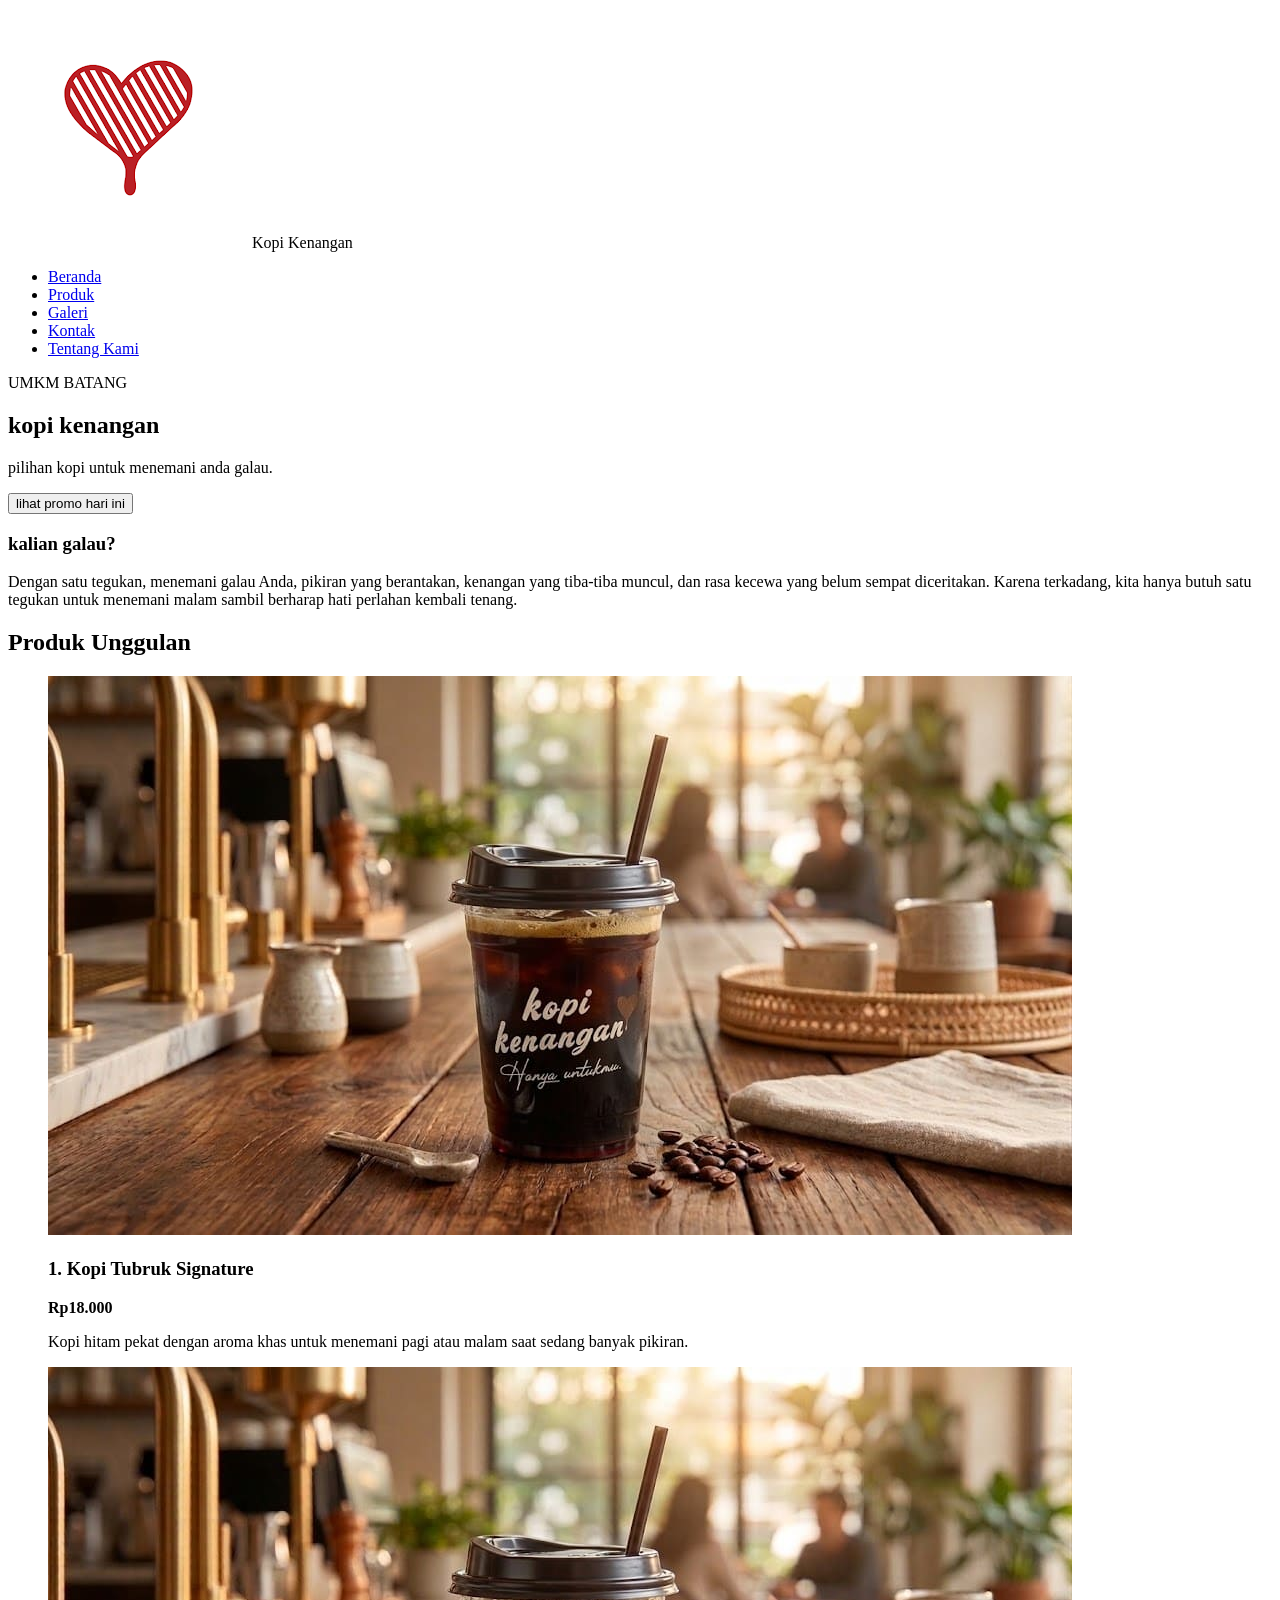
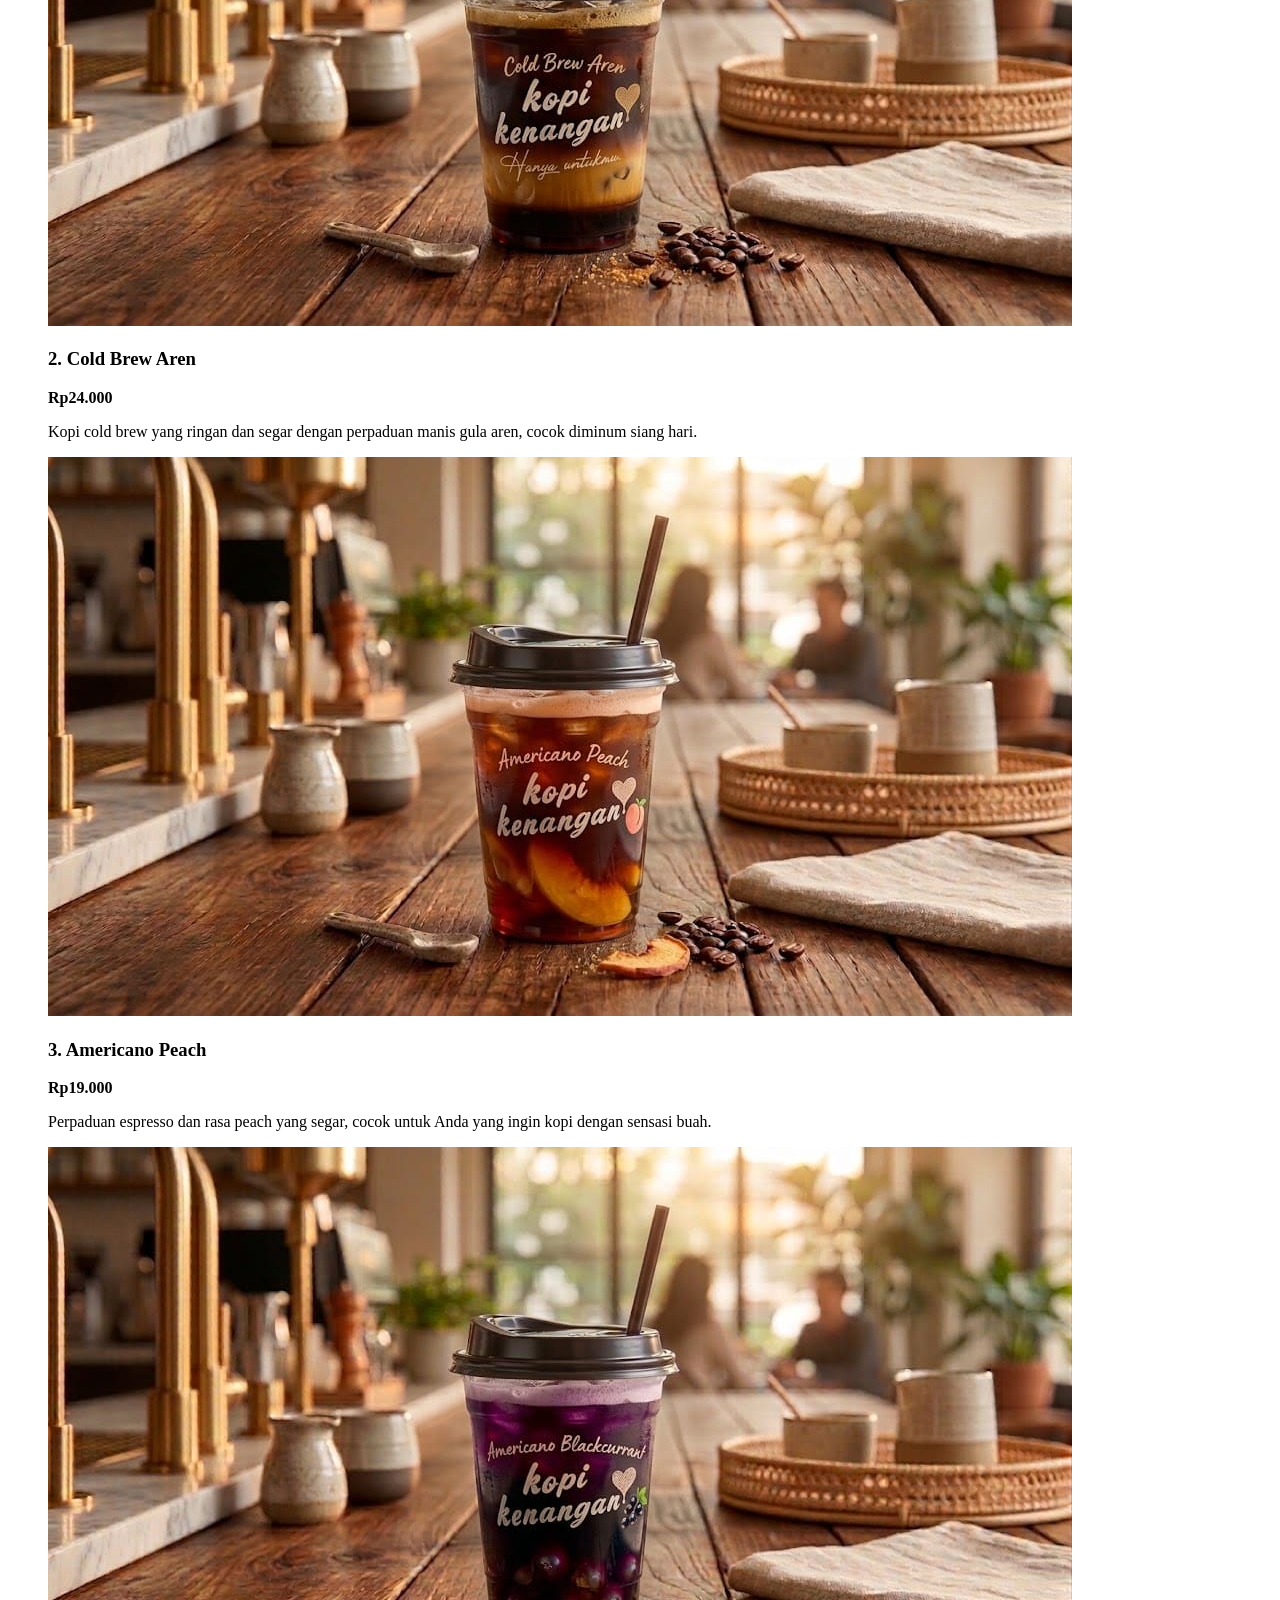
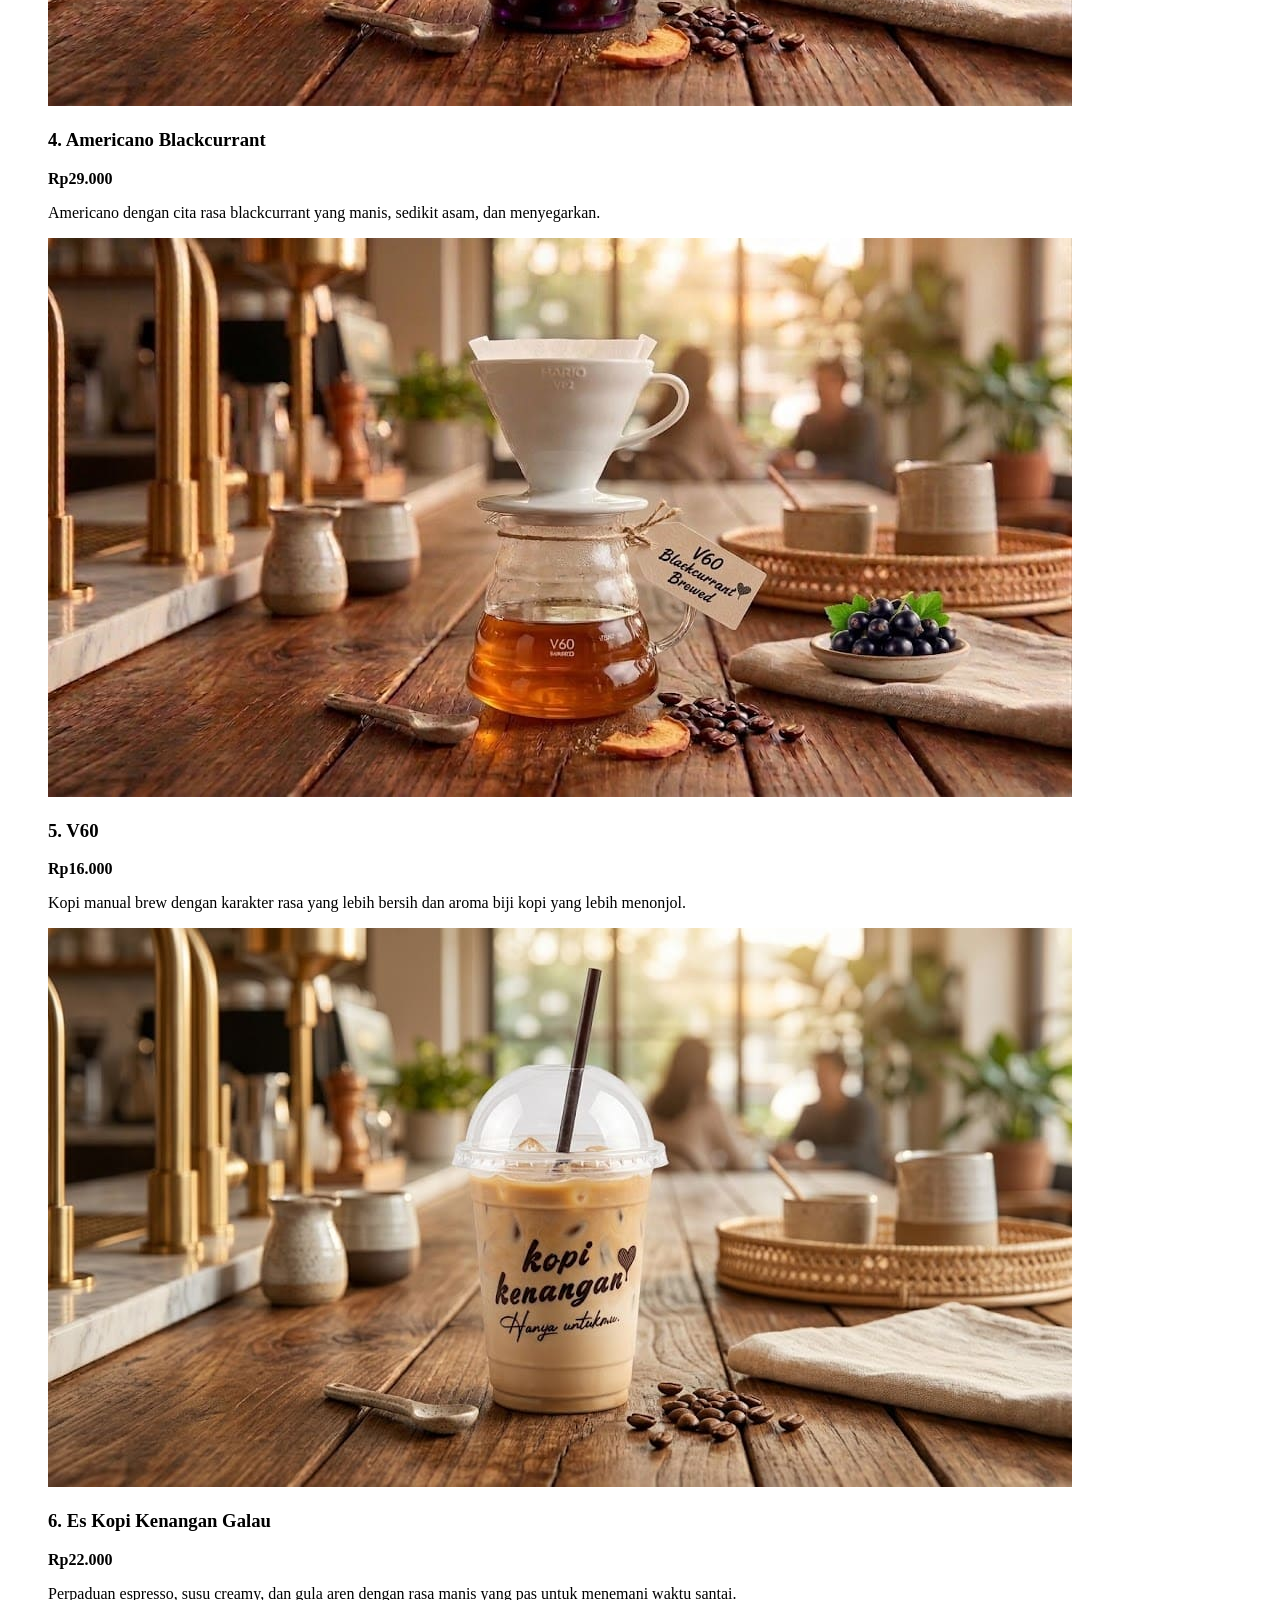
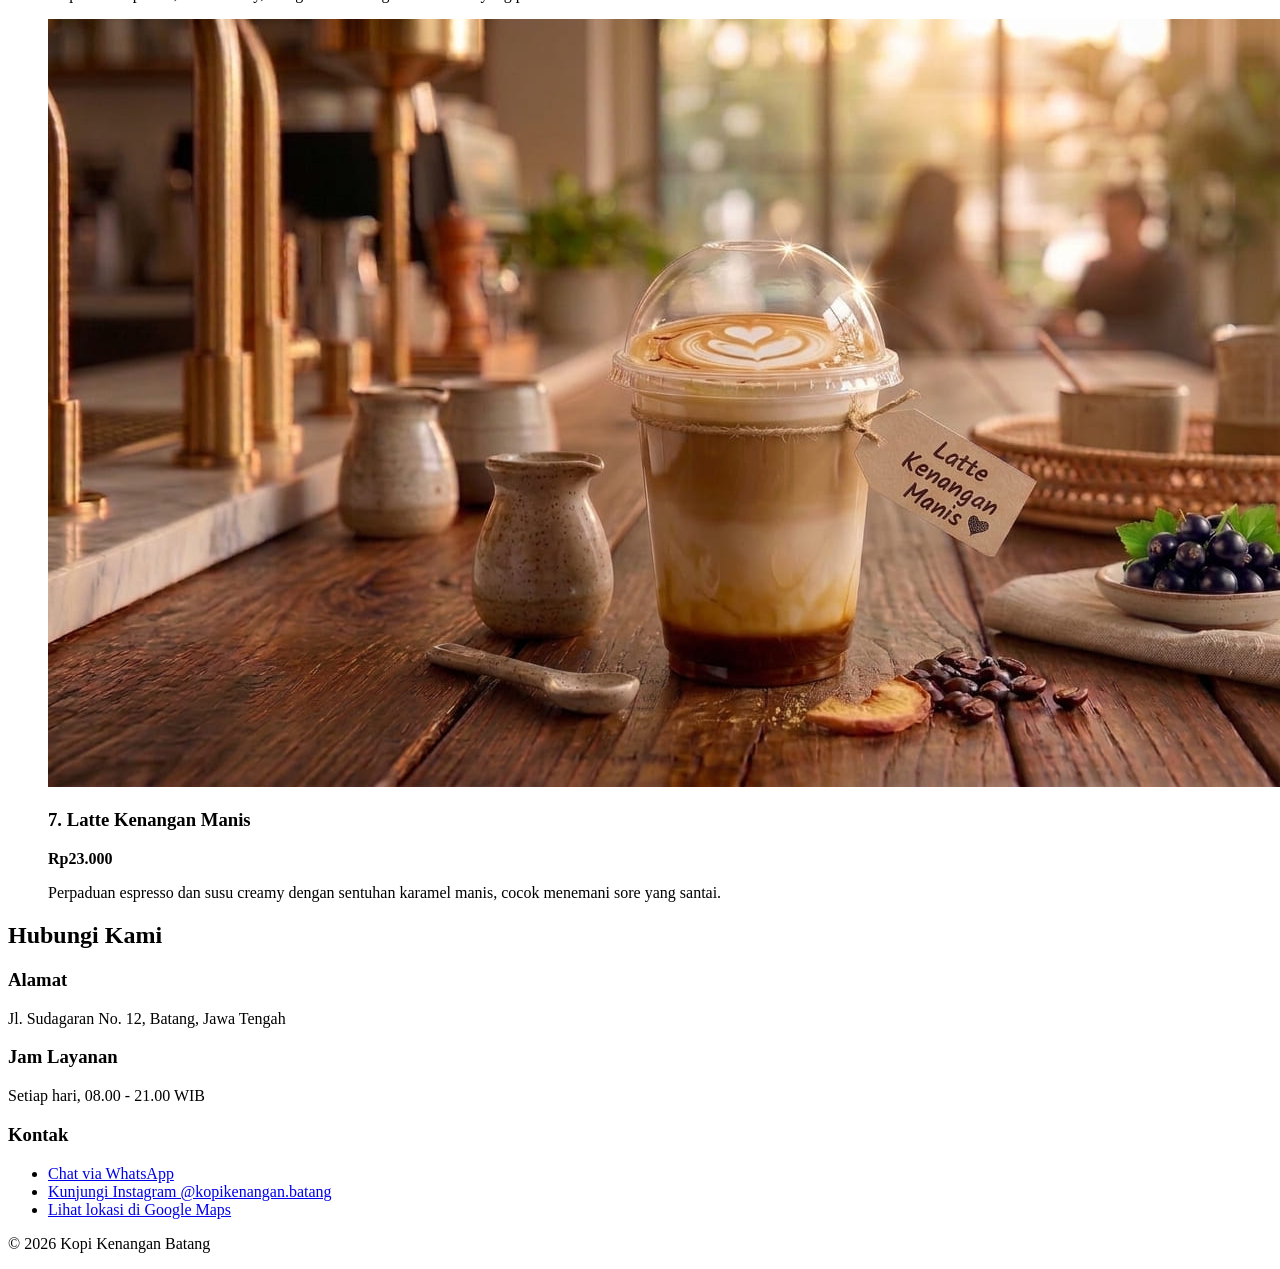
==== index.html @ 04547029 "feat P03: Penambahan navigasi dan perbaikan media" ====
<!DOCTYPE html>
<html lang="en">
<head>
    <meta charset="UTF-8">
    <meta name="viewport" content="width=device-width, initial-scale=1.0">
    <title>Kopi Kenangan - Website UMKM</title>
    <link rel="stylesheet" href="style.css">
</head>
<body>
    <header class="main-nav">
        <div class="container nav-inner">
            <span class="brand">
    <img src="asset/gambar/logo_kopi_kenangan.webp" alt class="brand-logo">
    Kopi Kenangan
</span>
            <nav aria-label="Navigasi utama">
                <ul>
                    <li><a href="#beranda">Beranda</a></li>
                    <li><a href="produk.html">Produk</a></li>
                    <li><a href="galeri.html">Galeri</a></li>
                    <li><a href="#kontak">Kontak</a></li>
                    <li><a href="tentang-kami.html">Tentang Kami</a></li>
                </ul>
            </nav>
        </div>
    </header>

    <main>
        <section class="hero" id="beranda">
            <div class="container">
                <p class="eyebrow">UMKM BATANG</p>
                <h1>kopi kenangan</h1>
                <p>pilihan kopi untuk menemani anda galau.</p>
                <button id="promoButton" type="button">lihat promo hari ini</button>
                <aside class="aside-note">
                    <h3>kalian galau?</h3>
                    <p>Dengan satu tegukan, menemani galau Anda, pikiran yang berantakan, kenangan yang tiba-tiba muncul, dan rasa kecewa yang belum sempat diceritakan. Karena terkadang, kita hanya butuh satu tegukan untuk menemani malam sambil berharap hati perlahan kembali tenang.</p>
                </aside>
            </div>
        </section>

        <section class="products-section" id="produk">
            <div class="container">
                <h2>Produk Unggulan</h2>
                <div class="products">
                    <figure class="product-card">
                        <img src="asset/gambar/kopi tubruk siganature.jpg" alt="Kopi Tubruk Signature">
                        <figcaption>
                            <h3>1. Kopi Tubruk Signature</h3>
                            <strong>Rp18.000</strong>
                            <p>Kopi hitam pekat dengan aroma khas untuk menemani pagi atau malam saat sedang banyak pikiran.</p>
                        </figcaption>
                    </figure>
                    <figure class="product-card">
                        <img src="asset/gambar/kopi cold brew aren.jpg" alt="Cold Brew Aren">
                        <figcaption>
                            <h3>2. Cold Brew Aren</h3>
                            <strong>Rp24.000</strong>
                            <p>Kopi cold brew yang ringan dan segar dengan perpaduan manis gula aren, cocok diminum siang hari.</p>
                        </figcaption>
                    </figure>
                    <figure class="product-card">
                        <img src="asset/gambar/kopi americano peach.jpg" alt="Americano Peach">
                        <figcaption>
                            <h3>3. Americano Peach</h3>
                            <strong>Rp19.000</strong>
                            <p>Perpaduan espresso dan rasa peach yang segar, cocok untuk Anda yang ingin kopi dengan sensasi buah.</p>
                        </figcaption>
                    </figure>
                    <figure class="product-card">
                        <img src="asset/gambar/kopi americano blackcurrent.jpg" alt="Americano Blackcurrant">
                        <figcaption>
                            <h3>4. Americano Blackcurrant</h3>
                            <strong>Rp29.000</strong>
                            <p>Americano dengan cita rasa blackcurrant yang manis, sedikit asam, dan menyegarkan.</p>
                        </figcaption>
                    </figure>
                    <figure class="product-card">
                        <img src="asset/gambar/kopi v60.jpg" alt="V60">
                        <figcaption>
                            <h3>5. V60</h3>
                            <strong>Rp16.000</strong>
                            <p>Kopi manual brew dengan karakter rasa yang lebih bersih dan aroma biji kopi yang lebih menonjol.</p>
                        </figcaption>
                    </figure>
                    <figure class="product-card favorite">
                        <img src="asset/gambar/kopi kenangan.jpg" alt="Es Kopi Kenangan Galau">
                        <figcaption>
                            <h3>6. Es Kopi Kenangan Galau</h3>
                            <strong>Rp22.000</strong>
                            <p>Perpaduan espresso, susu creamy, dan gula aren dengan rasa manis yang pas untuk menemani waktu santai.</p>
                        </figcaption>
                    </figure>
                    <figure class="product-card">
                        <img src="asset/gambar/latte_kenangan_manis.jpg" alt="Segelas Latte Kenangan Manis dengan foam susu lembut di atas es">
                        <figcaption>
                            <h3>7. Latte Kenangan Manis</h3>
                            <strong>Rp23.000</strong>
                            <p>Perpaduan espresso dan susu creamy dengan sentuhan karamel manis, cocok menemani sore yang santai.</p>
                        </figcaption>
                    </figure>
                </div>
            </div>
        </section>

        <section class="contact-section" id="kontak">
            <div class="container">
                <h2 id="kontak-title">Hubungi Kami</h2>
                <div class="contact-grid">
                    <div class="contact-block">
                        <h3>Alamat</h3>
                        <p>Jl. Sudagaran No. 12, Batang, Jawa Tengah</p>
                    </div>
                    <div class="contact-block">
                        <h3>Jam Layanan</h3>
                        <p>Setiap hari, 08.00 - 21.00 WIB</p>
                    </div>
                    <div class="contact-block">
                        <h3>Kontak</h3>
                        <ul class="contact-links">
                            <li><a href="https://wa.me/6281234567890" target="_blank" rel="noopener">Chat via WhatsApp</a></li>
                            <li><a href="https://instagram.com/kopikenangan.batang" target="_blank" rel="noopener">Kunjungi Instagram @kopikenangan.batang</a></li>
                            <li><a href="https://maps.google.com/?q=Kopi+Kenangan+Batang" target="_blank" rel="noopener">Lihat lokasi di Google Maps</a></li>
                        </ul>
                    </div>
                </div>
            </div>
        </section>
    </main>

    <footer>
        <div class="container">
            <p>&copy; 2026 Kopi Kenangan Batang</p>
        </div>
    </footer>

    <script src="script.js"></script>
</body>
</html>
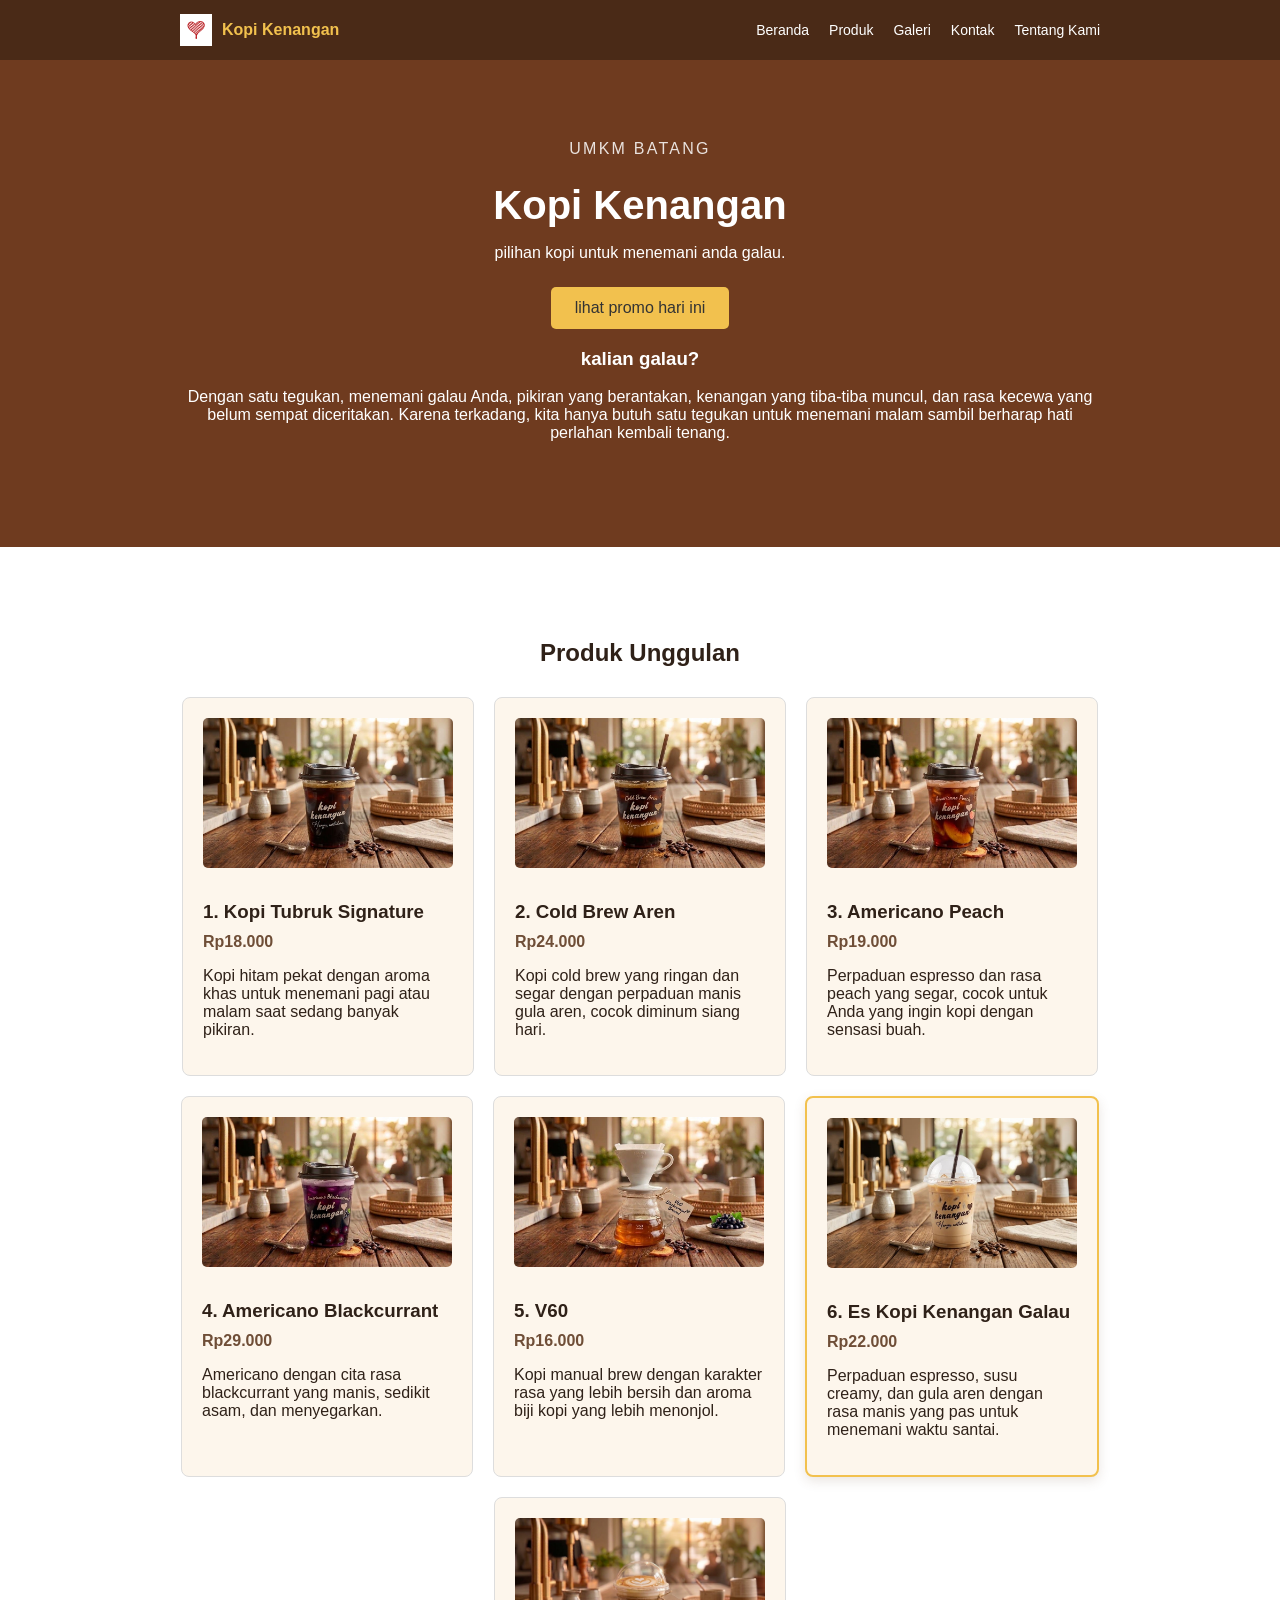
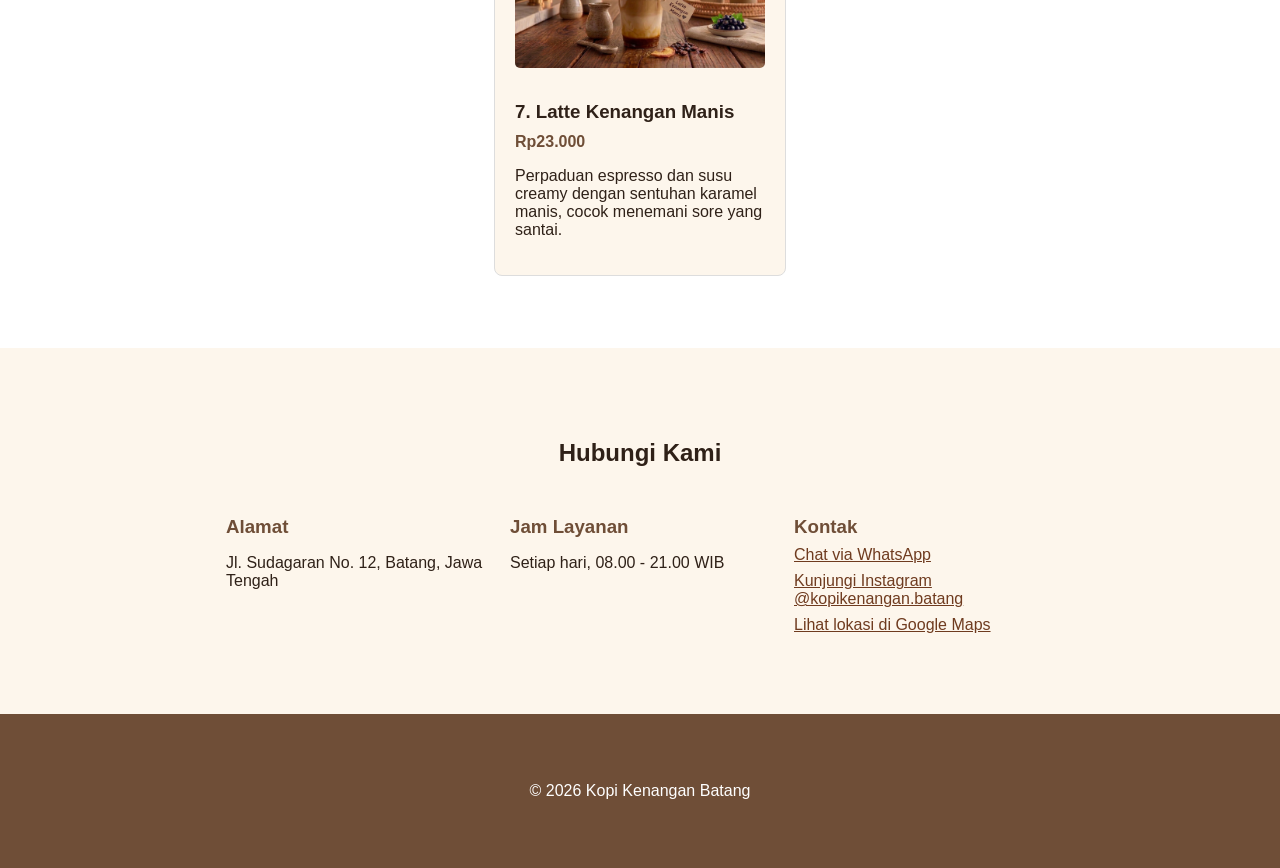
==== commit 7b56d50e: "feat: menambahkan produk dan galeri" ====
--- a/index.html
+++ b/index.html
@@ -4,7 +4,7 @@
     <meta charset="UTF-8">
     <meta name="viewport" content="width=device-width, initial-scale=1.0">
     <title>Kopi Kenangan - Website UMKM</title>
-    <link rel="stylesheet" href="style.css">
+    <link rel="stylesheet" href="css/style.css">
 </head>
 <body>
     <header class="main-nav">
@@ -44,7 +44,7 @@
                 <h2>Produk Unggulan</h2>
                 <div class="products">
                     <figure class="product-card">
-                        <img src="asset/gambar/kopi tubruk siganature.jpg" alt="Kopi Tubruk Signature">
+                        <img src="asset/gambar/kopi_tubruk_siganature.jpg" alt="Kopi Tubruk Signature">
                         <figcaption>
                             <h3>1. Kopi Tubruk Signature</h3>
                             <strong>Rp18.000</strong>
@@ -52,7 +52,7 @@
                         </figcaption>
                     </figure>
                     <figure class="product-card">
-                        <img src="asset/gambar/kopi cold brew aren.jpg" alt="Cold Brew Aren">
+                        <img src="asset/gambar/kopi_cold_brew_aren.jpg" alt="Cold Brew Aren">
                         <figcaption>
                             <h3>2. Cold Brew Aren</h3>
                             <strong>Rp24.000</strong>
@@ -60,7 +60,7 @@
                         </figcaption>
                     </figure>
                     <figure class="product-card">
-                        <img src="asset/gambar/kopi americano peach.jpg" alt="Americano Peach">
+                        <img src="asset/gambar/kopi_americano_peach.jpg" alt="Americano Peach">
                         <figcaption>
                             <h3>3. Americano Peach</h3>
                             <strong>Rp19.000</strong>
@@ -68,7 +68,7 @@
                         </figcaption>
                     </figure>
                     <figure class="product-card">
-                        <img src="asset/gambar/kopi americano blackcurrent.jpg" alt="Americano Blackcurrant">
+                        <img src="asset/gambar/kopi_americano_blackcurrent.jpg" alt="Americano Blackcurrant">
                         <figcaption>
                             <h3>4. Americano Blackcurrant</h3>
                             <strong>Rp29.000</strong>
@@ -76,7 +76,7 @@
                         </figcaption>
                     </figure>
                     <figure class="product-card">
-                        <img src="asset/gambar/kopi v60.jpg" alt="V60">
+                        <img src="asset/gambar/kopi_v60.jpg" alt="V60">
                         <figcaption>
                             <h3>5. V60</h3>
                             <strong>Rp16.000</strong>
@@ -84,7 +84,7 @@
                         </figcaption>
                     </figure>
                     <figure class="product-card favorite">
-                        <img src="asset/gambar/kopi kenangan.jpg" alt="Es Kopi Kenangan Galau">
+                        <img src="asset/gambar/kopi_kenangan.jpg" alt="Es Kopi Kenangan Galau">
                         <figcaption>
                             <h3>6. Es Kopi Kenangan Galau</h3>
                             <strong>Rp22.000</strong>
@@ -134,6 +134,6 @@
         </div>
     </footer>
 
-    <script src="script.js"></script>
+    <script src="js/script.js"></script>
 </body>
 </html>
--- a/css/style.css
+++ b/css/style.css
@@ -0,0 +1,434 @@
+body {
+    margin: 0;
+    font-family: Arial, Helvetica, sans-serif;
+    color: #2f2118;
+    background-color: #f6f0e8;
+}
+ 
+.container {
+    max-width: 920px;
+    margin: 0 auto;
+    padding: 32px 20px;
+}
+ 
+
+.hero {
+    text-align: center;
+    padding: 48px 32px;
+    background-color: #6f3b1f;
+    color: white;
+}
+
+.eyebrow {
+    margin: 0 0 8px;
+    font-size: 13px;
+    letter-spacing: 0.14em;
+    text-transform: uppercase;
+    opacity: 0.85;
+}
+ 
+.hero h1 {
+    font-size: 40px;
+    margin: 0 0 15px;
+    text-transform: capitalize;
+}
+ 
+.hero p {
+    font-size: 16px;
+    margin-bottom: 25px;
+}
+ 
+.hero button {
+    padding: 12px 24px;
+    font-size: 16px;
+    background-color: #f2c14e;
+    color: #333;
+    border: none;
+    border-radius: 5px;
+    cursor: pointer;
+    transition: background-color 0.2s ease;
+}
+ 
+.hero button:hover {
+    background-color: #e0ac2f;
+}
+ .about-section {
+    padding: 40px 0;
+    background-color: #f6f0e8;
+    text-align: center;
+}
+
+.about-section h2 {
+    margin-bottom: 20px;
+}
+
+.about-content {
+    max-width: 700px;
+    margin: 0 auto;
+    text-align: left;
+}
+
+.about-content p {
+    line-height: 1.6;
+    margin-bottom: 16px;
+    color: #2f2118;
+}
+
+.about-content p:last-child {
+    margin-bottom: 0;
+}
+
+.button {
+    padding: 12px 18px;
+    color: #2f2118;
+    font-weight: 700;
+    cursor: pointer;
+    background-color: #ffd166;
+    border: 0;
+    border-radius: 999px;
+}
+ 
+
+#promoText {
+    margin-top: 15px;
+    font-size: 15px;
+    background-color: #fff;
+    color: #333;
+    padding: 10px 15px;
+    border-radius: 5px;
+}
+ 
+.hidden {
+    display: none;
+}
+ 
+
+.products-section {
+    padding: 40px 0;
+    text-align: center;
+    background-color: #fff;
+}
+ 
+.products-section h2 {
+    margin-bottom: 30px;
+}
+ 
+.products {
+    list-style: none;
+    display: flex;
+    flex-wrap: wrap;
+    justify-content: center;
+    gap: 20px;
+    margin: 0;
+    padding: 0;
+}
+ 
+.product-card {
+    background-color: #fdf6ec;
+    border: 1px solid #ddd;
+    border-radius: 8px;
+    padding: 20px;
+    width: 250px;
+    text-align: left;
+}
+ 
+.product-card img {
+    width: 100%;
+    height: 150px;
+    object-fit: cover;
+    border-radius: 5px;
+    margin-bottom: 10px;
+}
+ 
+.product-card h3 {
+    margin-bottom: 10px;
+}
+ 
+.product-card strong {
+    display: block;
+    color: #6f4e37;
+    margin-bottom: 10px;
+}
+ 
+
+.product-card.favorite {
+    border: 2px solid #f2c14e;
+    box-shadow: 0 4px 12px rgba(111, 78, 55, 0.15);
+    position: relative;
+}
+ 
+
+footer {
+    text-align: center;
+    padding: 20px;
+    background-color: #6f4e37;
+    color: white;
+}
+
+.main-nav {
+    background-color: #4a2a17;
+}
+
+.nav-inner {
+    display: flex;
+    align-items: center;
+    justify-content: space-between;
+    padding: 14px 20px;
+}
+
+.main-nav .brand {
+    color: #f2c14e;
+    font-weight: 700;
+    text-transform: capitalize;
+}
+
+.main-nav ul {
+    display: flex;
+    gap: 20px;
+    list-style: none;
+    margin: 0;
+    padding: 0;
+}
+
+.main-nav a {
+    color: #fff;
+    text-decoration: none;
+    font-size: 14px;
+}
+
+.main-nav a:hover {
+    color: #f2c14e;
+}
+
+.contact-section {
+    padding: 40px 0;
+    background-color: #fdf6ec;
+    text-align: left;
+}
+
+.contact-section h2 {
+    text-align: center;
+    margin-bottom: 30px;
+}
+
+.contact-grid {
+    display: flex;
+    flex-wrap: wrap;
+    gap: 24px;
+    justify-content: center;
+}
+
+.contact-block {
+    flex: 1 1 220px;
+    max-width: 260px;
+}
+
+.contact-block h3 {
+    margin-bottom: 8px;
+    color: #6f4e37;
+}
+
+.contact-links {
+    list-style: none;
+    margin: 0;
+    padding: 0;
+}
+
+.contact-links li {
+    margin-bottom: 8px;
+}
+
+.contact-links a {
+    color: #6f3b1f;
+    text-decoration: underline;
+}
+
+.contact-links a:hover {
+    color: #f2c14e;
+}
+
+.about-hero {
+    text-align: center;
+    padding: 48px 32px;
+    background-color: #6f3b1f;
+    color: white;
+}
+
+.about-hero h1 {
+    font-size: 32px;
+    margin: 0 0 10px;
+}
+
+.about-hero p {
+    font-size: 16px;
+    margin: 0;
+    opacity: 0.9;
+}
+
+.about-grid {
+    display: flex;
+    flex-wrap: wrap;
+    gap: 32px;
+    align-items: flex-start;
+}
+
+.about-content {
+    flex: 2 1 400px;
+}
+
+.about-content p {
+    line-height: 1.6;
+    margin-bottom: 16px;
+    color: #2f2118;
+}
+
+.about-info-card {
+    flex: 1 1 220px;
+    background-color: #fdf6ec;
+    border: 1px solid #ddd;
+    border-radius: 8px;
+    padding: 20px;
+}
+
+.about-info-card h3 {
+    margin: 0 0 14px;
+    color: #6f4e37;
+}
+
+.about-info-card ul {
+    list-style: none;
+    margin: 0;
+    padding: 0;
+}
+
+.about-info-card li {
+    display: flex;
+    flex-direction: column;
+    margin-bottom: 12px;
+    font-size: 14px;
+}
+
+.about-info-card li strong {
+    color: #6f3b1f;
+}
+
+.about-values {
+    padding: 40px 0;
+    background-color: #fff;
+    text-align: center;
+}
+
+.about-values h2 {
+    margin-bottom: 30px;
+}
+
+.values-grid {
+    display: flex;
+    flex-wrap: wrap;
+    justify-content: center;
+    gap: 20px;
+}
+
+.value-card {
+    background-color: #fdf6ec;
+    border: 1px solid #ddd;
+    border-radius: 8px;
+    padding: 20px;
+    width: 250px;
+    text-align: left;
+}
+
+.value-card h3 {
+    color: #6f4e37;
+    margin-bottom: 8px;
+}
+figure.product-card {
+    margin: 0;
+}
+
+.catalog-section {
+    padding: 40px 0;
+    background-color: #fdf6ec;
+}
+
+.catalog-table {
+    width: 100%;
+    border-collapse: collapse;
+    margin-top: 20px;
+}
+
+.catalog-table caption {
+    caption-side: top;
+    text-align: left;
+    font-weight: 700;
+    margin-bottom: 10px;
+    color: #6f4e37;
+}
+
+.catalog-table th,
+.catalog-table td {
+    border: 1px solid #ddd;
+    padding: 10px 14px;
+    text-align: left;
+}
+
+.catalog-table thead th {
+    background-color: #6f3b1f;
+    color: #fff;
+}
+.gallery-section {
+    padding: 40px 0;
+    background-color: #fff;
+    text-align: center;
+}
+
+.gallery-grid {
+    display: flex;
+    flex-wrap: wrap;
+    justify-content: center;
+    gap: 20px;
+}
+
+.gallery-item {
+    margin: 0;
+    width: 250px;
+}
+
+.gallery-item img {
+    width: 100%;
+    height: 180px;
+    object-fit: cover;
+    border-radius: 8px;
+}
+
+.gallery-item figcaption {
+    margin-top: 8px;
+    font-size: 14px;
+    color: #6f4e37;
+}
+
+.gallery-audio {
+    margin-top: 30px;
+    text-align: center;
+}
+
+.gallery-audio h3 {
+    margin-bottom: 12px;
+    color: #6f4e37;
+}
+
+.gallery-audio audio {
+    width: 100%;
+    max-width: 400px;
+}
+
+.main-nav .brand {
+    display: flex;
+    align-items: center;
+    gap: 10px;
+}
+
+.brand-logo {
+    height: 32px;
+    width: auto;
+}
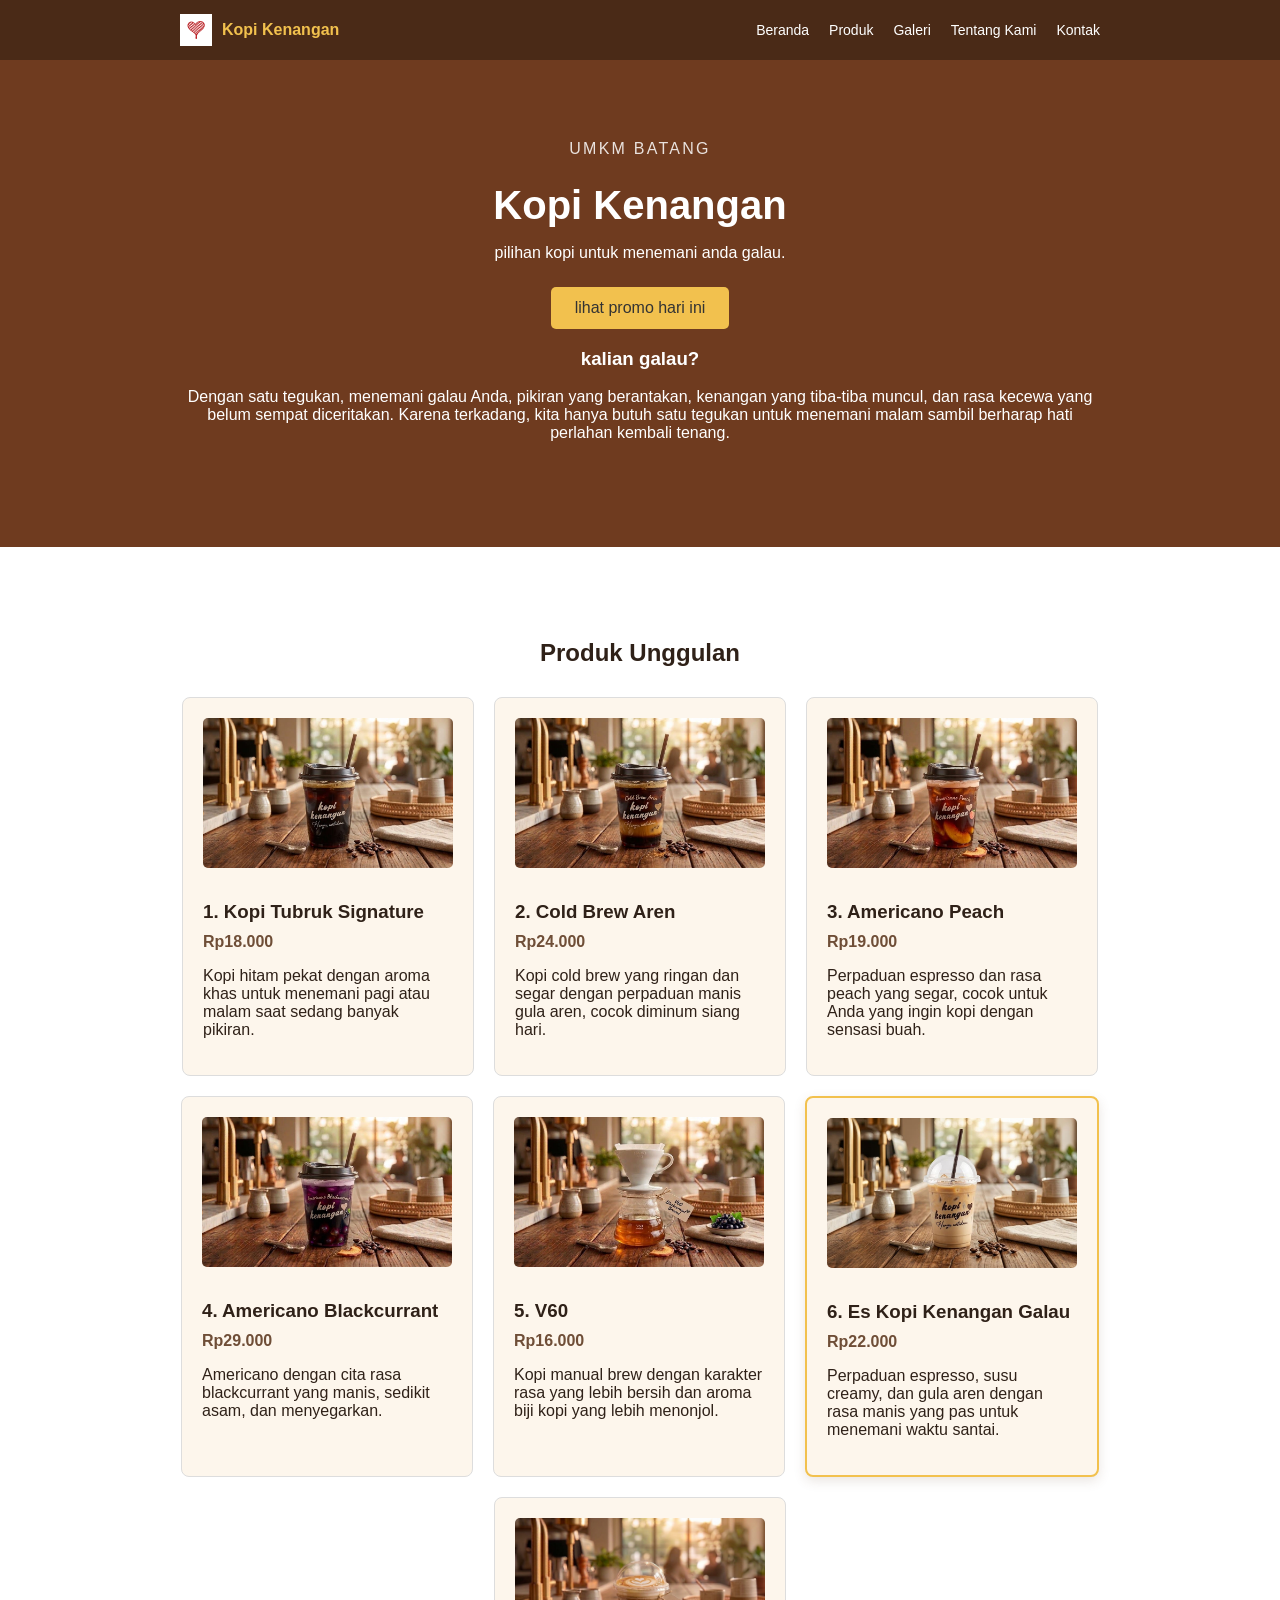
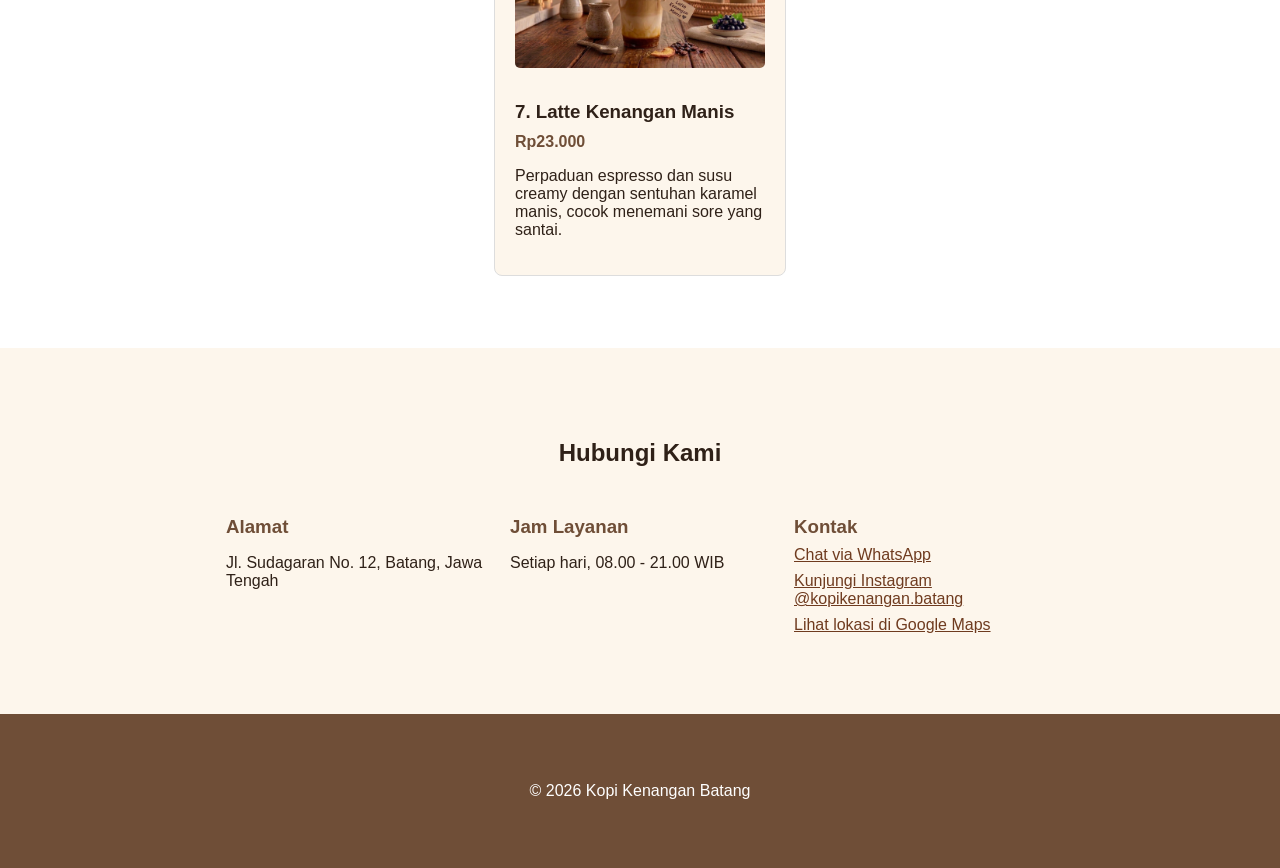
==== commit 51be8ecd: "feat : menambahkan navigasi kontak dan halaman kontak" ====
--- a/index.html
+++ b/index.html
@@ -7,7 +7,7 @@
     <link rel="stylesheet" href="css/style.css">
 </head>
 <body>
-    <header class="main-nav">
+    <header class="site-header">
         <div class="container nav-inner">
             <span class="brand">
     <img src="asset/gambar/logo_kopi_kenangan.webp" alt class="brand-logo">
@@ -18,13 +18,13 @@
                     <li><a href="#beranda">Beranda</a></li>
                     <li><a href="produk.html">Produk</a></li>
                     <li><a href="galeri.html">Galeri</a></li>
-                    <li><a href="#kontak">Kontak</a></li>
                     <li><a href="tentang-kami.html">Tentang Kami</a></li>
+                    <li><a href="kontak.html">Kontak</a></li>
                 </ul>
             </nav>
         </div>
     </header>
-
+ 
     <main>
         <section class="hero" id="beranda">
             <div class="container">
@@ -38,7 +38,7 @@
                 </aside>
             </div>
         </section>
-
+ 
         <section class="products-section" id="produk">
             <div class="container">
                 <h2>Produk Unggulan</h2>
@@ -102,7 +102,7 @@
                 </div>
             </div>
         </section>
-
+ 
         <section class="contact-section" id="kontak">
             <div class="container">
                 <h2 id="kontak-title">Hubungi Kami</h2>
@@ -127,13 +127,13 @@
             </div>
         </section>
     </main>
-
-    <footer>
+ 
+    <footer class="site-footer">
         <div class="container">
             <p>&copy; 2026 Kopi Kenangan Batang</p>
         </div>
     </footer>
-
+ 
     <script src="js/script.js"></script>
 </body>
 </html>
--- a/css/style.css
+++ b/css/style.css
@@ -158,14 +158,14 @@
 }
  
 
-footer {
+.site-footer {
     text-align: center;
     padding: 20px;
     background-color: #6f4e37;
     color: white;
 }
 
-.main-nav {
+.site-header {
     background-color: #4a2a17;
 }
 
@@ -176,13 +176,13 @@
     padding: 14px 20px;
 }
 
-.main-nav .brand {
+.site-header .brand {
     color: #f2c14e;
     font-weight: 700;
     text-transform: capitalize;
 }
 
-.main-nav ul {
+.site-header ul {
     display: flex;
     gap: 20px;
     list-style: none;
@@ -190,13 +190,13 @@
     padding: 0;
 }
 
-.main-nav a {
+.site-header a {
     color: #fff;
     text-decoration: none;
     font-size: 14px;
 }
 
-.main-nav a:hover {
+.site-header a:hover {
     color: #f2c14e;
 }
 
@@ -422,7 +422,7 @@
     max-width: 400px;
 }
 
-.main-nav .brand {
+.site-header .brand {
     display: flex;
     align-items: center;
     gap: 10px;
@@ -431,4 +431,185 @@
 .brand-logo {
     height: 32px;
     width: auto;
+}
+
+.field { margin-bottom: 22px; }
+.field label {
+    display: block;
+    margin-bottom: 8px;
+    color: #6f3b1f;
+    font-weight: 600;
+    font-size: 14px;
+}
+.field-hint {
+    margin: 6px 0 0;
+    font-size: 13px;
+    color: #9c7a5c;
+    font-style: italic;
+}
+fieldset { margin: 0 0 22px; }
+fieldset + fieldset { margin-top: 22px; }
+#preview-form {
+    padding: 18px 20px;
+    white-space: pre-wrap;
+    background: white;
+    border: 1px solid #e0cba8;
+    border-radius: 10px;
+    font-family: 'Courier New', monospace;
+    font-size: 14px;
+    line-height: 1.6;
+}
+
+.skip-link {
+    position: absolute;
+    left: -999px;
+    top: auto;
+    background-color: #4a2a17;
+    color: #fff;
+    padding: 10px 16px;
+    border-radius: 0 0 6px 0;
+    z-index: 100;
+}
+
+.skip-link:focus {
+    left: 0;
+    top: 0;
+}
+
+
+.page {
+    max-width: 700px;
+    margin: 0 auto;
+    padding: 40px 20px;
+}
+
+.page h1 {
+    color: #6f3b1f;
+    margin-bottom: 8px;
+}
+
+
+.page button[type="submit"] {
+    padding: 12px 24px;
+    font-size: 16px;
+    background-color: #f2c14e;
+    color: #333;
+    border: none;
+    border-radius: 5px;
+    cursor: pointer;
+    transition: background-color 0.2s ease;
+}
+
+.page button[type="submit"]:hover {
+    background-color: #e0ac2f;
+}
+
+
+
+.contact-section form {
+    max-width: 600px;
+    margin: 0 auto 40px;
+    background-color: #fdf6ec;
+    border: 1px solid #e8d8c3;
+    border-top: 4px solid #6f3b1f;
+    border-radius: 14px;
+    padding: 36px 40px;
+    box-shadow: 0 8px 24px rgba(111, 78, 55, 0.12);
+}
+
+.contact-section input[type="text"],
+.contact-section input[type="email"],
+.contact-section input[type="tel"],
+.contact-section select,
+.contact-section textarea {
+    width: 100%;
+    padding: 12px 14px;
+    border: 1px solid #e0cba8;
+    border-radius: 8px;
+    font-family: inherit;
+    font-size: 15px;
+    box-sizing: border-box;
+    background-color: #fff;
+    transition: border-color 0.2s ease, box-shadow 0.2s ease;
+}
+
+.contact-section input:hover,
+.contact-section select:hover,
+.contact-section textarea:hover {
+    border-color: #c9a877;
+}
+
+.contact-section input:focus,
+.contact-section select:focus,
+.contact-section textarea:focus {
+    border-color: #6f3b1f;
+    box-shadow: 0 0 0 3px rgba(111, 59, 31, 0.12);
+    outline: none;
+}
+
+.contact-section fieldset {
+    border: 1px solid #e8d8c3;
+    border-radius: 10px;
+    padding: 16px 20px;
+    background-color: #fffaf3;
+}
+
+.contact-section fieldset legend {
+    padding: 0 8px;
+    color: #6f3b1f;
+    font-weight: 700;
+    font-size: 13px;
+    letter-spacing: 0.04em;
+    text-transform: uppercase;
+}
+
+.contact-section fieldset label {
+    display: flex;
+    align-items: center;
+    font-weight: normal;
+    padding: 6px 8px;
+    border-radius: 6px;
+    transition: background-color 0.15s ease;
+}
+
+.contact-section fieldset label:hover {
+    background-color: rgba(111, 59, 31, 0.06);
+}
+
+.contact-section fieldset input[type="radio"] {
+    width: 17px;
+    height: 17px;
+    margin-right: 10px;
+    accent-color: #6f3b1f;
+}
+
+.contact-section button[type="submit"] {
+    width: 100%;
+    margin-top: 6px;
+    padding: 14px 24px;
+    font-size: 16px;
+    font-weight: 700;
+    letter-spacing: 0.02em;
+    box-shadow: 0 4px 10px rgba(224, 172, 47, 0.35);
+    transition: background-color 0.2s ease, transform 0.15s ease, box-shadow 0.15s ease;
+}
+
+.contact-section button[type="submit"]:hover {
+    transform: translateY(-1px);
+    box-shadow: 0 6px 14px rgba(224, 172, 47, 0.45);
+}
+
+
+.contact-section #preview-form {
+    max-width: 600px;
+    margin: 0 auto;
+    box-shadow: 0 4px 12px rgba(111, 78, 55, 0.08);
+}
+
+.contact-section input:focus-visible,
+.contact-section select:focus-visible,
+.contact-section textarea:focus-visible,
+.contact-section button:focus-visible {
+    outline: 3px solid #6f3b1f;
+    outline-offset: 2px;
 }
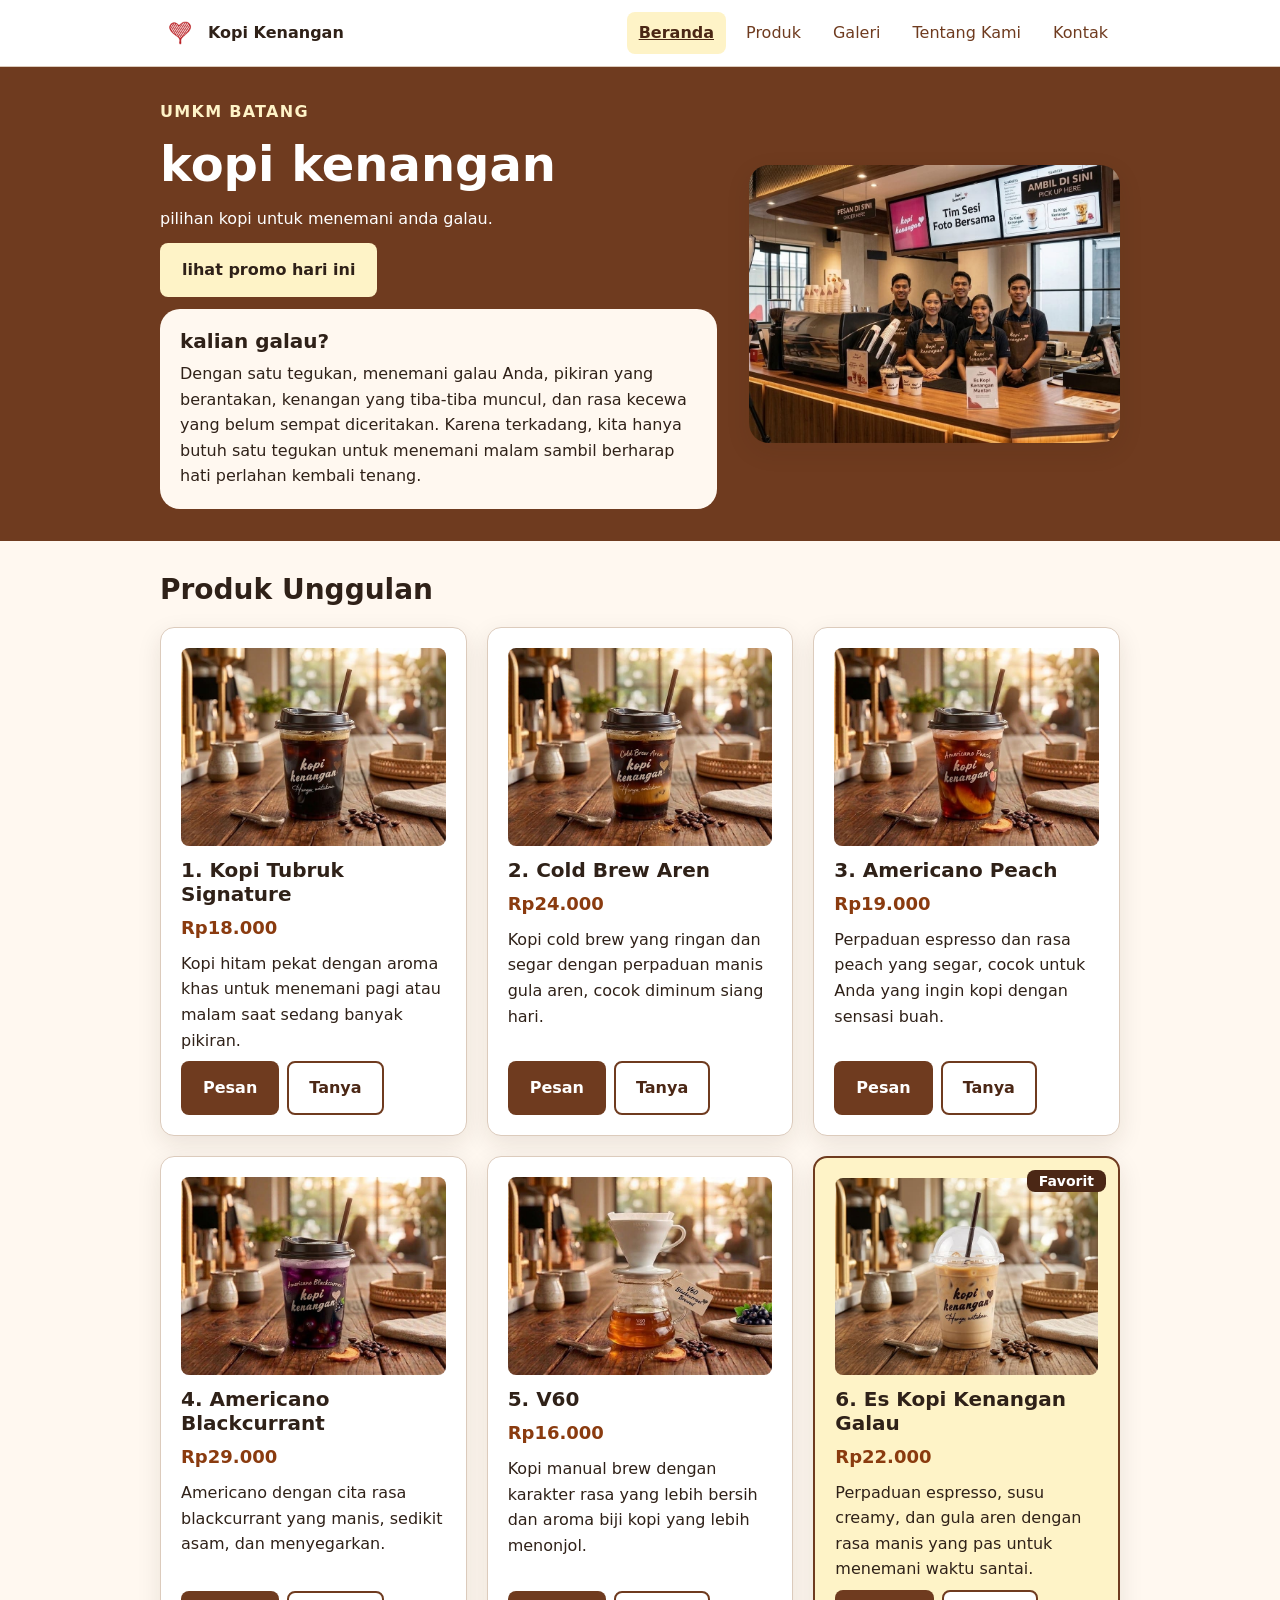
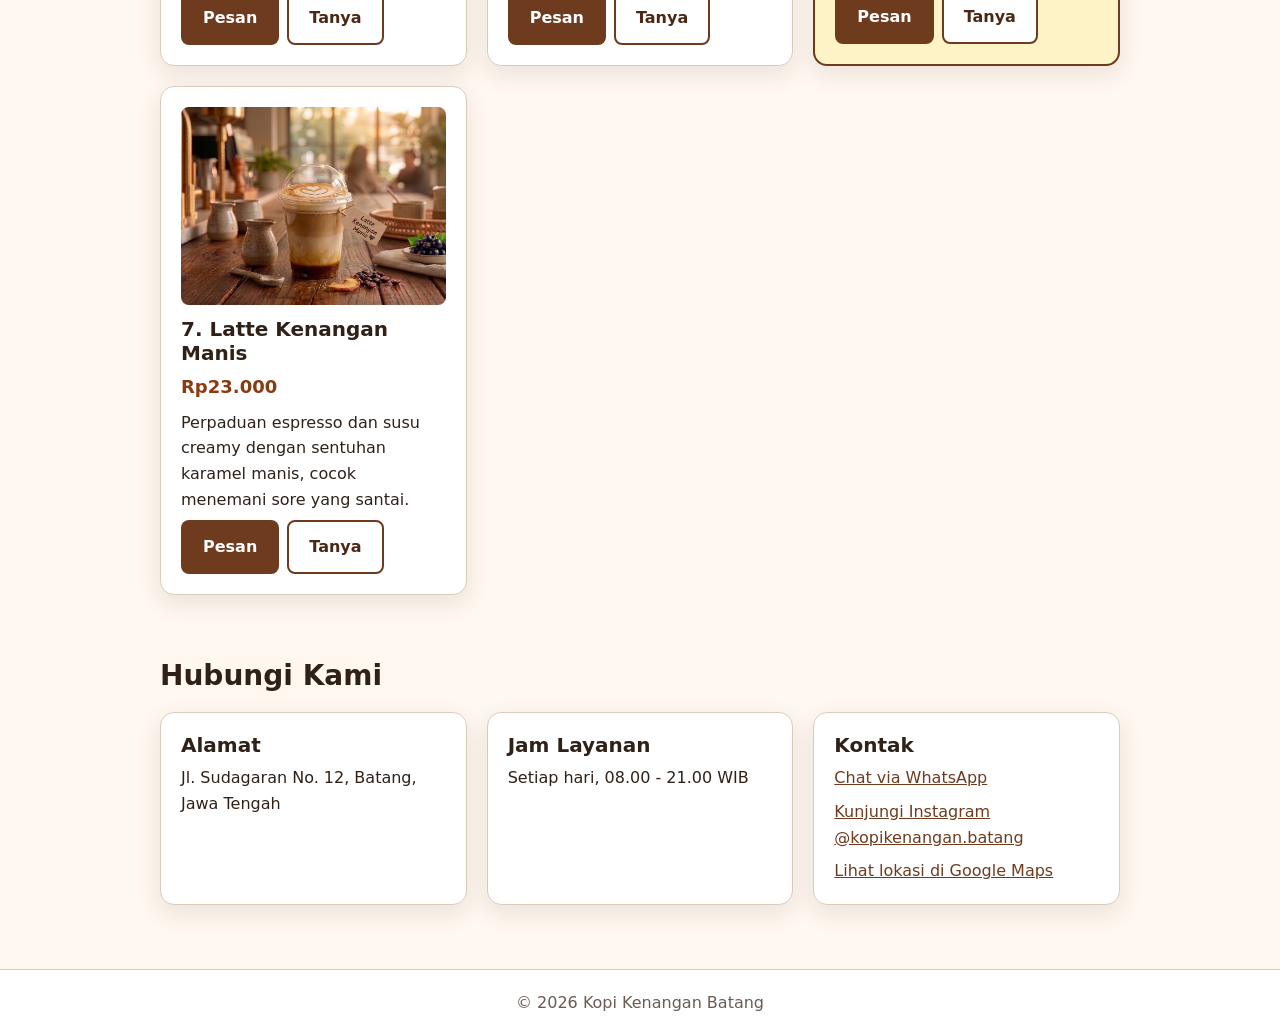
==== commit c50b4858: "feat: menerapkan grid dan flex" ====
--- a/index.html
+++ b/index.html
@@ -1,5 +1,5 @@
 <!DOCTYPE html>
-<html lang="en">
+<html lang="id">
 <head>
     <meta charset="UTF-8">
     <meta name="viewport" content="width=device-width, initial-scale=1.0">
@@ -10,12 +10,12 @@
     <header class="site-header">
         <div class="container nav-inner">
             <span class="brand">
-    <img src="asset/gambar/logo_kopi_kenangan.webp" alt class="brand-logo">
-    Kopi Kenangan
-</span>
+                <img src="asset/gambar/logo_kopi_kenangan.webp" alt="" class="brand-logo">
+                Kopi Kenangan
+            </span>
             <nav aria-label="Navigasi utama">
                 <ul>
-                    <li><a href="#beranda">Beranda</a></li>
+                    <li><a href="index.html#beranda" aria-current="page">Beranda</a></li>
                     <li><a href="produk.html">Produk</a></li>
                     <li><a href="galeri.html">Galeri</a></li>
                     <li><a href="tentang-kami.html">Tentang Kami</a></li>
@@ -27,78 +27,110 @@
  
     <main>
         <section class="hero" id="beranda">
-            <div class="container">
-                <p class="eyebrow">UMKM BATANG</p>
-                <h1>kopi kenangan</h1>
-                <p>pilihan kopi untuk menemani anda galau.</p>
-                <button id="promoButton" type="button">lihat promo hari ini</button>
-                <aside class="aside-note">
-                    <h3>kalian galau?</h3>
-                    <p>Dengan satu tegukan, menemani galau Anda, pikiran yang berantakan, kenangan yang tiba-tiba muncul, dan rasa kecewa yang belum sempat diceritakan. Karena terkadang, kita hanya butuh satu tegukan untuk menemani malam sambil berharap hati perlahan kembali tenang.</p>
-                </aside>
+            <div class="container hero-layout">
+                <div class="hero-content">
+                    <p class="eyebrow">UMKM BATANG</p>
+                    <h1>kopi kenangan</h1>
+                    <p>pilihan kopi untuk menemani anda galau.</p>
+                    <button id="promoButton" type="button">lihat promo hari ini</button>
+                    <aside class="aside-note">
+                        <h3>kalian galau?</h3>
+                        <p>Dengan satu tegukan, menemani galau Anda, pikiran yang berantakan, kenangan yang tiba-tiba muncul, dan rasa kecewa yang belum sempat diceritakan. Karena terkadang, kita hanya butuh satu tegukan untuk menemani malam sambil berharap hati perlahan kembali tenang.</p>
+                    </aside>
+                </div>
+                <img class="hero-image" src="asset/gambar/foto_tim.jpg" alt="Segelas Es Kopi Kenangan Galau">
             </div>
         </section>
  
         <section class="products-section" id="produk">
             <div class="container">
                 <h2>Produk Unggulan</h2>
-                <div class="products">
-                    <figure class="product-card">
-                        <img src="asset/gambar/kopi_tubruk_siganature.jpg" alt="Kopi Tubruk Signature">
-                        <figcaption>
-                            <h3>1. Kopi Tubruk Signature</h3>
-                            <strong>Rp18.000</strong>
-                            <p>Kopi hitam pekat dengan aroma khas untuk menemani pagi atau malam saat sedang banyak pikiran.</p>
-                        </figcaption>
-                    </figure>
-                    <figure class="product-card">
-                        <img src="asset/gambar/kopi_cold_brew_aren.jpg" alt="Cold Brew Aren">
-                        <figcaption>
-                            <h3>2. Cold Brew Aren</h3>
-                            <strong>Rp24.000</strong>
-                            <p>Kopi cold brew yang ringan dan segar dengan perpaduan manis gula aren, cocok diminum siang hari.</p>
-                        </figcaption>
-                    </figure>
-                    <figure class="product-card">
-                        <img src="asset/gambar/kopi_americano_peach.jpg" alt="Americano Peach">
-                        <figcaption>
-                            <h3>3. Americano Peach</h3>
-                            <strong>Rp19.000</strong>
-                            <p>Perpaduan espresso dan rasa peach yang segar, cocok untuk Anda yang ingin kopi dengan sensasi buah.</p>
-                        </figcaption>
-                    </figure>
-                    <figure class="product-card">
-                        <img src="asset/gambar/kopi_americano_blackcurrent.jpg" alt="Americano Blackcurrant">
-                        <figcaption>
-                            <h3>4. Americano Blackcurrant</h3>
-                            <strong>Rp29.000</strong>
-                            <p>Americano dengan cita rasa blackcurrant yang manis, sedikit asam, dan menyegarkan.</p>
-                        </figcaption>
-                    </figure>
-                    <figure class="product-card">
-                        <img src="asset/gambar/kopi_v60.jpg" alt="V60">
-                        <figcaption>
-                            <h3>5. V60</h3>
-                            <strong>Rp16.000</strong>
-                            <p>Kopi manual brew dengan karakter rasa yang lebih bersih dan aroma biji kopi yang lebih menonjol.</p>
-                        </figcaption>
-                    </figure>
-                    <figure class="product-card favorite">
-                        <img src="asset/gambar/kopi_kenangan.jpg" alt="Es Kopi Kenangan Galau">
-                        <figcaption>
-                            <h3>6. Es Kopi Kenangan Galau</h3>
-                            <strong>Rp22.000</strong>
-                            <p>Perpaduan espresso, susu creamy, dan gula aren dengan rasa manis yang pas untuk menemani waktu santai.</p>
-                        </figcaption>
-                    </figure>
-                    <figure class="product-card">
-                        <img src="asset/gambar/latte_kenangan_manis.jpg" alt="Segelas Latte Kenangan Manis dengan foam susu lembut di atas es">
-                        <figcaption>
-                            <h3>7. Latte Kenangan Manis</h3>
-                            <strong>Rp23.000</strong>
-                            <p>Perpaduan espresso dan susu creamy dengan sentuhan karamel manis, cocok menemani sore yang santai.</p>
-                        </figcaption>
-                    </figure>
+                <div class="product-grid">
+                <figure class="product-card">
+                    <img src="asset/gambar/kopi_tubruk_siganature.jpg" alt="Kopi Tubruk Signature">
+                    <figcaption>
+                        <h3>1. Kopi Tubruk Signature</h3>
+                        <strong>Rp18.000</strong>
+                        <p>Kopi hitam pekat dengan aroma khas untuk menemani pagi atau malam saat sedang banyak pikiran.</p>
+                        <div class="card-actions">
+                            <a class="button" href="https://wa.me/6281234567890" target="_blank" rel="noopener" aria-label="Pesan Kopi Tubruk Signature lewat WhatsApp">Pesan</a>
+                            <a class="button button-secondary" href="kontak.html" aria-label="Tanya tentang Kopi Tubruk Signature">Tanya</a>
+                        </div>
+                    </figcaption>
+                </figure>
+                <figure class="product-card">
+                    <img src="asset/gambar/kopi_cold_brew_aren.jpg" alt="Cold Brew Aren">
+                    <figcaption>
+                        <h3>2. Cold Brew Aren</h3>
+                        <strong>Rp24.000</strong>
+                        <p>Kopi cold brew yang ringan dan segar dengan perpaduan manis gula aren, cocok diminum siang hari.</p>
+                        <div class="card-actions">
+                            <a class="button" href="https://wa.me/6281234567890" target="_blank" rel="noopener" aria-label="Pesan Cold Brew Aren lewat WhatsApp">Pesan</a>
+                            <a class="button button-secondary" href="kontak.html" aria-label="Tanya tentang Cold Brew Aren">Tanya</a>
+                        </div>
+                    </figcaption>
+                </figure>
+                <figure class="product-card">
+                    <img src="asset/gambar/kopi_americano_peach.jpg" alt="Americano Peach">
+                    <figcaption>
+                        <h3>3. Americano Peach</h3>
+                        <strong>Rp19.000</strong>
+                        <p>Perpaduan espresso dan rasa peach yang segar, cocok untuk Anda yang ingin kopi dengan sensasi buah.</p>
+                        <div class="card-actions">
+                            <a class="button" href="https://wa.me/6281234567890" target="_blank" rel="noopener" aria-label="Pesan Americano Peach lewat WhatsApp">Pesan</a>
+                            <a class="button button-secondary" href="kontak.html" aria-label="Tanya tentang Americano Peach">Tanya</a>
+                        </div>
+                    </figcaption>
+                </figure>
+                <figure class="product-card">
+                    <img src="asset/gambar/kopi_americano_blackcurrent.jpg" alt="Americano Blackcurrant">
+                    <figcaption>
+                        <h3>4. Americano Blackcurrant</h3>
+                        <strong>Rp29.000</strong>
+                        <p>Americano dengan cita rasa blackcurrant yang manis, sedikit asam, dan menyegarkan.</p>
+                        <div class="card-actions">
+                            <a class="button" href="https://wa.me/6281234567890" target="_blank" rel="noopener" aria-label="Pesan Americano Blackcurrant lewat WhatsApp">Pesan</a>
+                            <a class="button button-secondary" href="kontak.html" aria-label="Tanya tentang Americano Blackcurrant">Tanya</a>
+                        </div>
+                    </figcaption>
+                </figure>
+                <figure class="product-card">
+                    <img src="asset/gambar/kopi_v60.jpg" alt="V60">
+                    <figcaption>
+                        <h3>5. V60</h3>
+                        <strong>Rp16.000</strong>
+                        <p>Kopi manual brew dengan karakter rasa yang lebih bersih dan aroma biji kopi yang lebih menonjol.</p>
+                        <div class="card-actions">
+                            <a class="button" href="https://wa.me/6281234567890" target="_blank" rel="noopener" aria-label="Pesan V60 lewat WhatsApp">Pesan</a>
+                            <a class="button button-secondary" href="kontak.html" aria-label="Tanya tentang V60">Tanya</a>
+                        </div>
+                    </figcaption>
+                </figure>
+                <figure class="product-card favorite">
+                    <img src="asset/gambar/kopi_kenangan.jpg" alt="Es Kopi Kenangan Galau">
+                    <figcaption>
+                        <h3>6. Es Kopi Kenangan Galau</h3>
+                            <span class="product-badge">Favorit</span>
+                        <strong>Rp22.000</strong>
+                        <p>Perpaduan espresso, susu creamy, dan gula aren dengan rasa manis yang pas untuk menemani waktu santai.</p>
+                        <div class="card-actions">
+                            <a class="button" href="https://wa.me/6281234567890" target="_blank" rel="noopener" aria-label="Pesan Es Kopi Kenangan Galau lewat WhatsApp">Pesan</a>
+                            <a class="button button-secondary" href="kontak.html" aria-label="Tanya tentang Es Kopi Kenangan Galau">Tanya</a>
+                        </div>
+                    </figcaption>
+                </figure>
+                <figure class="product-card">
+                    <img src="asset/gambar/latte_kenangan_manis.jpg" alt="Segelas Latte Kenangan Manis dengan foam susu lembut di atas es">
+                    <figcaption>
+                        <h3>7. Latte Kenangan Manis</h3>
+                        <strong>Rp23.000</strong>
+                        <p>Perpaduan espresso dan susu creamy dengan sentuhan karamel manis, cocok menemani sore yang santai.</p>
+                        <div class="card-actions">
+                            <a class="button" href="https://wa.me/6281234567890" target="_blank" rel="noopener" aria-label="Pesan Latte Kenangan Manis lewat WhatsApp">Pesan</a>
+                            <a class="button button-secondary" href="kontak.html" aria-label="Tanya tentang Latte Kenangan Manis">Tanya</a>
+                        </div>
+                    </figcaption>
+                </figure>
                 </div>
             </div>
         </section>
--- a/css/style.css
+++ b/css/style.css
@@ -1,615 +1,372 @@
+:root {
+  
+  --color-primary: #6f3b1f;
+  --color-primary-strong: #4b2715;
+  --color-text: #2f2118;
+  --color-muted: #6b5b52;
+  --color-text-accent: #8a3b0f;
+  --color-on-primary: #ffffff;
+  --color-surface-soft: #fff8f0;
+  --color-surface: #ffffff;
+  --color-accent-soft: #fef3c7;
+  --color-accent-strong: #fde68a;
+  --color-border: #dccbbc;
+  --color-border-control: #8a6f5f;
+  --color-focus: #1d4ed8;
+  --color-focus-on-dark: #fde68a;
+ 
+  
+  --space-1: 0.5rem;
+  --space-2: 0.75rem;
+  --space-3: 1.25rem;
+  --space-4: 2rem;
+ 
+  
+  --radius-sm: 0.5rem;
+  --radius-md: 0.875rem;
+  --radius-lg: 1.25rem;
+ 
+  
+  --shadow-card: 0 0.5rem 1.5rem rgb(47 33 24 / 0.1);
+}
+ 
+
+*,
+*::before,
+*::after { box-sizing: border-box; }
+ 
+html { color-scheme: light; }
+ 
 body {
-    margin: 0;
-    font-family: Arial, Helvetica, sans-serif;
-    color: #2f2118;
-    background-color: #f6f0e8;
-}
- 
-.container {
-    max-width: 920px;
-    margin: 0 auto;
-    padding: 32px 20px;
-}
- 
-
-.hero {
-    text-align: center;
-    padding: 48px 32px;
-    background-color: #6f3b1f;
-    color: white;
-}
-
-.eyebrow {
-    margin: 0 0 8px;
-    font-size: 13px;
-    letter-spacing: 0.14em;
-    text-transform: uppercase;
-    opacity: 0.85;
-}
- 
-.hero h1 {
-    font-size: 40px;
-    margin: 0 0 15px;
-    text-transform: capitalize;
-}
- 
-.hero p {
-    font-size: 16px;
-    margin-bottom: 25px;
-}
- 
-.hero button {
-    padding: 12px 24px;
-    font-size: 16px;
-    background-color: #f2c14e;
-    color: #333;
-    border: none;
-    border-radius: 5px;
-    cursor: pointer;
-    transition: background-color 0.2s ease;
-}
- 
-.hero button:hover {
-    background-color: #e0ac2f;
-}
- .about-section {
-    padding: 40px 0;
-    background-color: #f6f0e8;
-    text-align: center;
-}
-
-.about-section h2 {
-    margin-bottom: 20px;
-}
-
-.about-content {
-    max-width: 700px;
-    margin: 0 auto;
-    text-align: left;
-}
-
-.about-content p {
-    line-height: 1.6;
-    margin-bottom: 16px;
-    color: #2f2118;
-}
-
-.about-content p:last-child {
-    margin-bottom: 0;
-}
-
-.button {
-    padding: 12px 18px;
-    color: #2f2118;
-    font-weight: 700;
-    cursor: pointer;
-    background-color: #ffd166;
-    border: 0;
-    border-radius: 999px;
-}
- 
-
-#promoText {
-    margin-top: 15px;
-    font-size: 15px;
-    background-color: #fff;
-    color: #333;
-    padding: 10px 15px;
-    border-radius: 5px;
-}
- 
-.hidden {
-    display: none;
-}
- 
-
-.products-section {
-    padding: 40px 0;
-    text-align: center;
-    background-color: #fff;
-}
- 
-.products-section h2 {
-    margin-bottom: 30px;
-}
- 
-.products {
-    list-style: none;
-    display: flex;
-    flex-wrap: wrap;
-    justify-content: center;
-    gap: 20px;
-    margin: 0;
-    padding: 0;
+  margin: 0;
+  color: var(--color-text);
+  background: var(--color-surface-soft);
+  font-family: system-ui, -apple-system, BlinkMacSystemFont, "Segoe UI", sans-serif;
+  font-size: 1rem;
+  line-height: 1.6;
+}
+ 
+img { max-width: 100%; height: auto; }
+figure { margin: 0; }
+a { color: var(--color-primary); }
+a:hover { color: var(--color-primary-strong); }
+ 
+h1, h2, h3 { line-height: 1.2; }
+h1 { font-size: clamp(2rem, 6vw, 3rem); }
+h2 { font-size: 1.75rem; }
+h3 { font-size: 1.25rem; }
+p, li { max-width: 68ch; }
+ 
+.container { width: min(100% - 2rem, 60rem); margin-inline: auto; }
+ 
+
+.container > h2 { margin: 0 0 var(--space-3); }
+ 
+.site-header { padding: var(--space-2) 0; background: var(--color-surface); border-bottom: 1px solid var(--color-border); }
+.site-footer { margin-top: var(--space-4); padding: var(--space-3) 0; color: var(--color-muted); text-align: center; background: var(--color-surface); border-top: 1px solid var(--color-border); }
+.site-footer .container { display: flex; justify-content: center; }
+.site-footer p { margin: 0; }
+
+ 
+.hero,
+.about-hero { padding: var(--space-4) 0; color: var(--color-on-primary); background: var(--color-primary); }
+ 
+.products-section,
+.catalog-section,
+.contact-section,
+.gallery-section,
+.about-section,
+.about-values { padding: var(--space-4) 0; }
+ 
+.product-grid,
+.values-grid,
+.gallery-grid,
+.contact-grid { margin: 0; padding: 0; }
+ 
+
+.nav-inner {
+  display: flex;
+  flex-wrap: wrap;
+  align-items: center;
+  justify-content: space-between;
+  gap: var(--space-2);
+}
+ 
+.brand {
+  display: inline-flex;
+  align-items: center;
+  gap: var(--space-1);
+  color: var(--color-text);
+  font-weight: 800;
+}
+.brand-logo { height: 2.5rem; width: auto; }
+ 
+.site-header nav ul {
+  display: flex;
+  flex-wrap: wrap;
+  gap: var(--space-1);
+  margin: 0;
+  padding: 0;
+  list-style: none;
+}
+.site-header nav a { display: inline-block; padding: var(--space-1) var(--space-2); text-decoration: none; border-radius: var(--radius-sm); }
+.site-header nav a:hover { background: var(--color-accent-soft); }
+ 
+.site-header nav a.active,
+.site-header nav a[aria-current="page"] { color: var(--color-primary-strong); font-weight: 700; text-decoration: underline; background: var(--color-accent-soft); }
+ 
+.skip-link { position: absolute; top: -5rem; left: var(--space-3); z-index: 10; padding: var(--space-2) var(--space-3); color: var(--color-on-primary); background: var(--color-text); border-radius: var(--radius-sm); }
+.skip-link:focus,
+.skip-link:focus-visible { top: var(--space-2); }
+ 
+
+.eyebrow { margin: 0 0 var(--space-1); color: var(--color-text-accent); font-weight: 800; letter-spacing: 0.08em; }
+.hero .eyebrow,
+.about-hero .eyebrow { color: var(--color-accent-soft); }
+ 
+
+.about-hero .container {
+  display: flex;
+  flex-direction: column;
+  gap: var(--space-1);
+}
+.about-hero .container > * { margin: 0; }
+ 
+
+.hero-layout {
+  display: grid;
+  grid-template-columns: minmax(0, 3fr) minmax(0, 2fr);
+  gap: var(--space-4);
+  align-items: center;
+}
+ 
+
+.hero-content {
+  display: flex;
+  flex-direction: column;
+  align-items: flex-start;
+  gap: var(--space-2);
+}
+.hero-content > * { margin: 0; }
+ 
+.hero-image {
+  display: block;
+  width: 100%;
+  aspect-ratio: 4 / 3;
+  object-fit: cover;
+  border-radius: var(--radius-lg);
+  box-shadow: var(--shadow-card);
+}
+ 
+.aside-note { align-self: stretch; padding: var(--space-3); color: var(--color-text); background: var(--color-surface-soft); border-radius: var(--radius-lg); }
+.aside-note h3 { margin: 0 0 var(--space-1); }
+.aside-note p { margin: 0; }
+ 
+
+.button,
+button {
+  display: inline-block;
+  padding: var(--space-2) var(--space-3);
+  color: var(--color-on-primary);
+  font: inherit;
+  font-weight: 700;
+  text-decoration: none;
+  cursor: pointer;
+  background: var(--color-primary);
+  border: 2px solid transparent;
+  border-radius: var(--radius-sm);
+}
+.button:hover,
+button:hover { color: var(--color-on-primary); background: var(--color-primary-strong); }
+ 
+.button-secondary { color: var(--color-primary-strong); background: var(--color-surface); border-color: var(--color-primary); }
+.button-secondary:hover { color: var(--color-primary-strong); background: var(--color-accent-soft); }
+ 
+.hero button { color: var(--color-text); background: var(--color-accent-soft); }
+.hero button:hover { color: var(--color-text); background: var(--color-accent-strong); }
+ 
+
+.product-grid {
+  display: grid;
+  grid-template-columns: repeat(3, minmax(0, 1fr));
+  gap: var(--space-3);
+}
+ 
+
+.product-card,
+.value-card,
+.contact-block {
+  margin: 0;
+  padding: var(--space-3);
+  background: var(--color-surface);
+  border: 1px solid var(--color-border);
+  border-radius: var(--radius-md);
+  box-shadow: var(--shadow-card);
 }
  
 .product-card {
-    background-color: #fdf6ec;
-    border: 1px solid #ddd;
-    border-radius: 8px;
-    padding: 20px;
-    width: 250px;
-    text-align: left;
-}
- 
+  position: relative;
+  display: flex;
+  flex-direction: column;
+  gap: var(--space-2);
+}
 .product-card img {
-    width: 100%;
-    height: 150px;
-    object-fit: cover;
-    border-radius: 5px;
-    margin-bottom: 10px;
-}
- 
-.product-card h3 {
-    margin-bottom: 10px;
-}
- 
-.product-card strong {
-    display: block;
-    color: #6f4e37;
-    margin-bottom: 10px;
-}
- 
-
-.product-card.favorite {
-    border: 2px solid #f2c14e;
-    box-shadow: 0 4px 12px rgba(111, 78, 55, 0.15);
-    position: relative;
-}
- 
-
-.site-footer {
-    text-align: center;
-    padding: 20px;
-    background-color: #6f4e37;
-    color: white;
-}
-
-.site-header {
-    background-color: #4a2a17;
-}
-
-.nav-inner {
-    display: flex;
-    align-items: center;
-    justify-content: space-between;
-    padding: 14px 20px;
-}
-
-.site-header .brand {
-    color: #f2c14e;
-    font-weight: 700;
-    text-transform: capitalize;
-}
-
-.site-header ul {
-    display: flex;
-    gap: 20px;
-    list-style: none;
-    margin: 0;
-    padding: 0;
-}
-
-.site-header a {
-    color: #fff;
-    text-decoration: none;
-    font-size: 14px;
-}
-
-.site-header a:hover {
-    color: #f2c14e;
-}
-
-.contact-section {
-    padding: 40px 0;
-    background-color: #fdf6ec;
-    text-align: left;
-}
-
-.contact-section h2 {
-    text-align: center;
-    margin-bottom: 30px;
-}
-
+  display: block;
+  width: 100%;
+  aspect-ratio: 4 / 3;
+  object-fit: cover;
+  border-radius: var(--radius-sm);
+}
+.product-card figcaption {
+  display: flex;
+  flex: 1;
+  flex-direction: column;
+  gap: var(--space-1);
+  margin: 0;
+  color: var(--color-text);
+}
+.product-card figcaption > * { margin: 0; }
+.product-card strong { color: var(--color-text-accent); font-size: 1.125rem; }
+.product-card.favorite { background: var(--color-accent-soft); border: 2px solid var(--color-primary); }
+ 
+
+.product-badge {
+  position: absolute;
+  top: var(--space-2);
+  right: var(--space-2);
+  padding: 0 var(--space-2);
+  color: var(--color-on-primary);
+  font-size: 0.875rem;
+  font-weight: 700;
+  background: var(--color-primary-strong);
+  border-radius: var(--radius-sm);
+}
+ 
+
+.card-actions {
+  display: flex;
+  flex-wrap: wrap;
+  align-items: center;
+  gap: var(--space-1);
+}
+.product-card .card-actions { margin-top: auto; }
+ 
+.value-card h3,
+.contact-block h3 { margin: 0 0 var(--space-1); }
+.value-card p,
+.contact-block p { margin: 0; }
+ 
+
+.contact-links {
+  display: flex;
+  flex-direction: column;
+  gap: var(--space-1);
+  margin: 0;
+  padding: 0;
+  list-style: none;
+}
+ 
+
+   
+.gallery-grid {
+  display: grid;
+  grid-template-columns: repeat(3, minmax(0, 1fr));
+  gap: var(--space-3);
+}
+.gallery-item { margin: 0; }
+.gallery-item img { display: block; width: 100%; aspect-ratio: 4 / 3; object-fit: cover; border-radius: var(--radius-lg); }
+.gallery-item figcaption { margin-top: var(--space-1); color: var(--color-muted); }
+.gallery-audio { margin-top: var(--space-4); }
+.gallery-audio h3 { margin: 0 0 var(--space-2); }
+audio { width: 100%; max-width: 100%; }
+ 
 .contact-grid {
-    display: flex;
-    flex-wrap: wrap;
-    gap: 24px;
-    justify-content: center;
-}
-
-.contact-block {
-    flex: 1 1 220px;
-    max-width: 260px;
-}
-
-.contact-block h3 {
-    margin-bottom: 8px;
-    color: #6f4e37;
-}
-
-.contact-links {
-    list-style: none;
-    margin: 0;
-    padding: 0;
-}
-
-.contact-links li {
-    margin-bottom: 8px;
-}
-
-.contact-links a {
-    color: #6f3b1f;
-    text-decoration: underline;
-}
-
-.contact-links a:hover {
-    color: #f2c14e;
-}
-
-.about-hero {
-    text-align: center;
-    padding: 48px 32px;
-    background-color: #6f3b1f;
-    color: white;
-}
-
-.about-hero h1 {
-    font-size: 32px;
-    margin: 0 0 10px;
-}
-
-.about-hero p {
-    font-size: 16px;
-    margin: 0;
-    opacity: 0.9;
-}
-
+  display: grid;
+  grid-template-columns: repeat(3, minmax(0, 1fr));
+  gap: var(--space-3);
+}
+ 
+.values-grid {
+  display: grid;
+  grid-template-columns: repeat(3, minmax(0, 1fr));
+  gap: var(--space-3);
+}
+ 
 .about-grid {
-    display: flex;
-    flex-wrap: wrap;
-    gap: 32px;
-    align-items: flex-start;
-}
-
-.about-content {
-    flex: 2 1 400px;
-}
-
-.about-content p {
-    line-height: 1.6;
-    margin-bottom: 16px;
-    color: #2f2118;
-}
-
-.about-info-card {
-    flex: 1 1 220px;
-    background-color: #fdf6ec;
-    border: 1px solid #ddd;
-    border-radius: 8px;
-    padding: 20px;
-}
-
-.about-info-card h3 {
-    margin: 0 0 14px;
-    color: #6f4e37;
-}
-
-.about-info-card ul {
-    list-style: none;
-    margin: 0;
-    padding: 0;
-}
-
-.about-info-card li {
-    display: flex;
-    flex-direction: column;
-    margin-bottom: 12px;
-    font-size: 14px;
-}
-
-.about-info-card li strong {
-    color: #6f3b1f;
-}
-
-.about-values {
-    padding: 40px 0;
-    background-color: #fff;
-    text-align: center;
-}
-
-.about-values h2 {
-    margin-bottom: 30px;
-}
-
-.values-grid {
-    display: flex;
-    flex-wrap: wrap;
-    justify-content: center;
-    gap: 20px;
-}
-
-.value-card {
-    background-color: #fdf6ec;
-    border: 1px solid #ddd;
-    border-radius: 8px;
-    padding: 20px;
-    width: 250px;
-    text-align: left;
-}
-
-.value-card h3 {
-    color: #6f4e37;
-    margin-bottom: 8px;
-}
-figure.product-card {
-    margin: 0;
-}
-
-.catalog-section {
-    padding: 40px 0;
-    background-color: #fdf6ec;
-}
-
-.catalog-table {
-    width: 100%;
-    border-collapse: collapse;
-    margin-top: 20px;
-}
-
-.catalog-table caption {
-    caption-side: top;
-    text-align: left;
-    font-weight: 700;
-    margin-bottom: 10px;
-    color: #6f4e37;
-}
-
-.catalog-table th,
-.catalog-table td {
-    border: 1px solid #ddd;
-    padding: 10px 14px;
-    text-align: left;
-}
-
-.catalog-table thead th {
-    background-color: #6f3b1f;
-    color: #fff;
-}
-.gallery-section {
-    padding: 40px 0;
-    background-color: #fff;
-    text-align: center;
-}
-
-.gallery-grid {
-    display: flex;
-    flex-wrap: wrap;
-    justify-content: center;
-    gap: 20px;
-}
-
-.gallery-item {
-    margin: 0;
-    width: 250px;
-}
-
-.gallery-item img {
-    width: 100%;
-    height: 180px;
-    object-fit: cover;
-    border-radius: 8px;
-}
-
-.gallery-item figcaption {
-    margin-top: 8px;
-    font-size: 14px;
-    color: #6f4e37;
-}
-
-.gallery-audio {
-    margin-top: 30px;
-    text-align: center;
-}
-
-.gallery-audio h3 {
-    margin-bottom: 12px;
-    color: #6f4e37;
-}
-
-.gallery-audio audio {
-    width: 100%;
-    max-width: 400px;
-}
-
-.site-header .brand {
-    display: flex;
-    align-items: center;
-    gap: 10px;
-}
-
-.brand-logo {
-    height: 32px;
-    width: auto;
-}
-
-.field { margin-bottom: 22px; }
-.field label {
-    display: block;
-    margin-bottom: 8px;
-    color: #6f3b1f;
-    font-weight: 600;
-    font-size: 14px;
-}
-.field-hint {
-    margin: 6px 0 0;
-    font-size: 13px;
-    color: #9c7a5c;
-    font-style: italic;
-}
-fieldset { margin: 0 0 22px; }
-fieldset + fieldset { margin-top: 22px; }
-#preview-form {
-    padding: 18px 20px;
-    white-space: pre-wrap;
-    background: white;
-    border: 1px solid #e0cba8;
-    border-radius: 10px;
-    font-family: 'Courier New', monospace;
-    font-size: 14px;
-    line-height: 1.6;
-}
-
-.skip-link {
-    position: absolute;
-    left: -999px;
-    top: auto;
-    background-color: #4a2a17;
-    color: #fff;
-    padding: 10px 16px;
-    border-radius: 0 0 6px 0;
-    z-index: 100;
-}
-
-.skip-link:focus {
-    left: 0;
-    top: 0;
-}
-
-
-.page {
-    max-width: 700px;
-    margin: 0 auto;
-    padding: 40px 20px;
-}
-
-.page h1 {
-    color: #6f3b1f;
-    margin-bottom: 8px;
-}
-
-
-.page button[type="submit"] {
-    padding: 12px 24px;
-    font-size: 16px;
-    background-color: #f2c14e;
-    color: #333;
-    border: none;
-    border-radius: 5px;
-    cursor: pointer;
-    transition: background-color 0.2s ease;
-}
-
-.page button[type="submit"]:hover {
-    background-color: #e0ac2f;
-}
-
-
-
-.contact-section form {
-    max-width: 600px;
-    margin: 0 auto 40px;
-    background-color: #fdf6ec;
-    border: 1px solid #e8d8c3;
-    border-top: 4px solid #6f3b1f;
-    border-radius: 14px;
-    padding: 36px 40px;
-    box-shadow: 0 8px 24px rgba(111, 78, 55, 0.12);
-}
-
-.contact-section input[type="text"],
-.contact-section input[type="email"],
-.contact-section input[type="tel"],
-.contact-section select,
-.contact-section textarea {
-    width: 100%;
-    padding: 12px 14px;
-    border: 1px solid #e0cba8;
-    border-radius: 8px;
-    font-family: inherit;
-    font-size: 15px;
-    box-sizing: border-box;
-    background-color: #fff;
-    transition: border-color 0.2s ease, box-shadow 0.2s ease;
-}
-
-.contact-section input:hover,
-.contact-section select:hover,
-.contact-section textarea:hover {
-    border-color: #c9a877;
-}
-
-.contact-section input:focus,
-.contact-section select:focus,
-.contact-section textarea:focus {
-    border-color: #6f3b1f;
-    box-shadow: 0 0 0 3px rgba(111, 59, 31, 0.12);
-    outline: none;
-}
-
-.contact-section fieldset {
-    border: 1px solid #e8d8c3;
-    border-radius: 10px;
-    padding: 16px 20px;
-    background-color: #fffaf3;
-}
-
-.contact-section fieldset legend {
-    padding: 0 8px;
-    color: #6f3b1f;
-    font-weight: 700;
-    font-size: 13px;
-    letter-spacing: 0.04em;
-    text-transform: uppercase;
-}
-
-.contact-section fieldset label {
-    display: flex;
-    align-items: center;
-    font-weight: normal;
-    padding: 6px 8px;
-    border-radius: 6px;
-    transition: background-color 0.15s ease;
-}
-
-.contact-section fieldset label:hover {
-    background-color: rgba(111, 59, 31, 0.06);
-}
-
-.contact-section fieldset input[type="radio"] {
-    width: 17px;
-    height: 17px;
-    margin-right: 10px;
-    accent-color: #6f3b1f;
-}
-
-.contact-section button[type="submit"] {
-    width: 100%;
-    margin-top: 6px;
-    padding: 14px 24px;
-    font-size: 16px;
-    font-weight: 700;
-    letter-spacing: 0.02em;
-    box-shadow: 0 4px 10px rgba(224, 172, 47, 0.35);
-    transition: background-color 0.2s ease, transform 0.15s ease, box-shadow 0.15s ease;
-}
-
-.contact-section button[type="submit"]:hover {
-    transform: translateY(-1px);
-    box-shadow: 0 6px 14px rgba(224, 172, 47, 0.45);
-}
-
-
-.contact-section #preview-form {
-    max-width: 600px;
-    margin: 0 auto;
-    box-shadow: 0 4px 12px rgba(111, 78, 55, 0.08);
-}
-
-.contact-section input:focus-visible,
-.contact-section select:focus-visible,
-.contact-section textarea:focus-visible,
-.contact-section button:focus-visible {
-    outline: 3px solid #6f3b1f;
-    outline-offset: 2px;
-}+  display: grid;
+  grid-template-columns: minmax(0, 3fr) minmax(0, 2fr);
+  gap: var(--space-4);
+  align-items: center;
+}
+.about-content { display: flex; flex-direction: column; gap: var(--space-2); }
+.about-content p { margin: 0; }
+.about-info-card img { display: block; width: 100%; border-radius: var(--radius-lg); }
+ 
+
+#form-kontak {
+  display: flex;
+  flex-direction: column;
+  gap: var(--space-3);
+}
+ 
+.field { margin: 0; }
+.field label,
+legend { display: block; margin-bottom: var(--space-1); font-weight: 700; }
+.field input,
+.field select,
+.field textarea {
+  display: block;
+  width: 100%;
+  padding: var(--space-2);
+  color: inherit;
+  font: inherit;
+  background: var(--color-surface);
+  border: 1px solid var(--color-border-control);
+  border-radius: var(--radius-sm);
+}
+.field input::placeholder { color: var(--color-muted); }
+.field-hint { margin: var(--space-1) 0 0; color: var(--color-muted); font-size: 0.9rem; }
+ 
+fieldset {
+  display: flex;
+  flex-direction: column;
+  gap: var(--space-1);
+  min-width: 0;
+  margin: 0;
+  padding: var(--space-3);
+  border: 1px solid var(--color-border-control);
+  border-radius: var(--radius-sm);
+}
+fieldset label { display: block; margin: 0; }
+input[type="radio"],
+input[type="checkbox"] { width: auto; margin-right: var(--space-1); }
+ 
+
+.form-actions {
+  display: flex;
+  flex-wrap: wrap;
+  align-items: center;
+  gap: var(--space-2);
+}
+ 
+#preview-title { margin-top: var(--space-4); }
+#preview-form { margin: 0; padding: var(--space-3); white-space: pre-wrap; overflow-wrap: anywhere; background: var(--color-surface); border: 1px solid var(--color-border); border-radius: var(--radius-sm); }
+ 
+
+.catalog-table { width: 100%; border-collapse: collapse; background: var(--color-surface); }
+caption { margin-bottom: var(--space-1); font-weight: 700; text-align: left; }
+th,
+td { padding: var(--space-2); text-align: left; border: 1px solid var(--color-border); }
+th { color: var(--color-primary-strong); background: var(--color-accent-soft); }
+ 
+
+:focus-visible {
+  outline: 3px solid var(--color-focus);
+  outline-offset: 3px;
+}
+.hero :focus-visible,
+.about-hero :focus-visible { outline-color: var(--color-focus-on-dark); }
+ 
+.field input:focus-visible,
+.field select:focus-visible,
+.field textarea:focus-visible { border-color: var(--color-focus); }
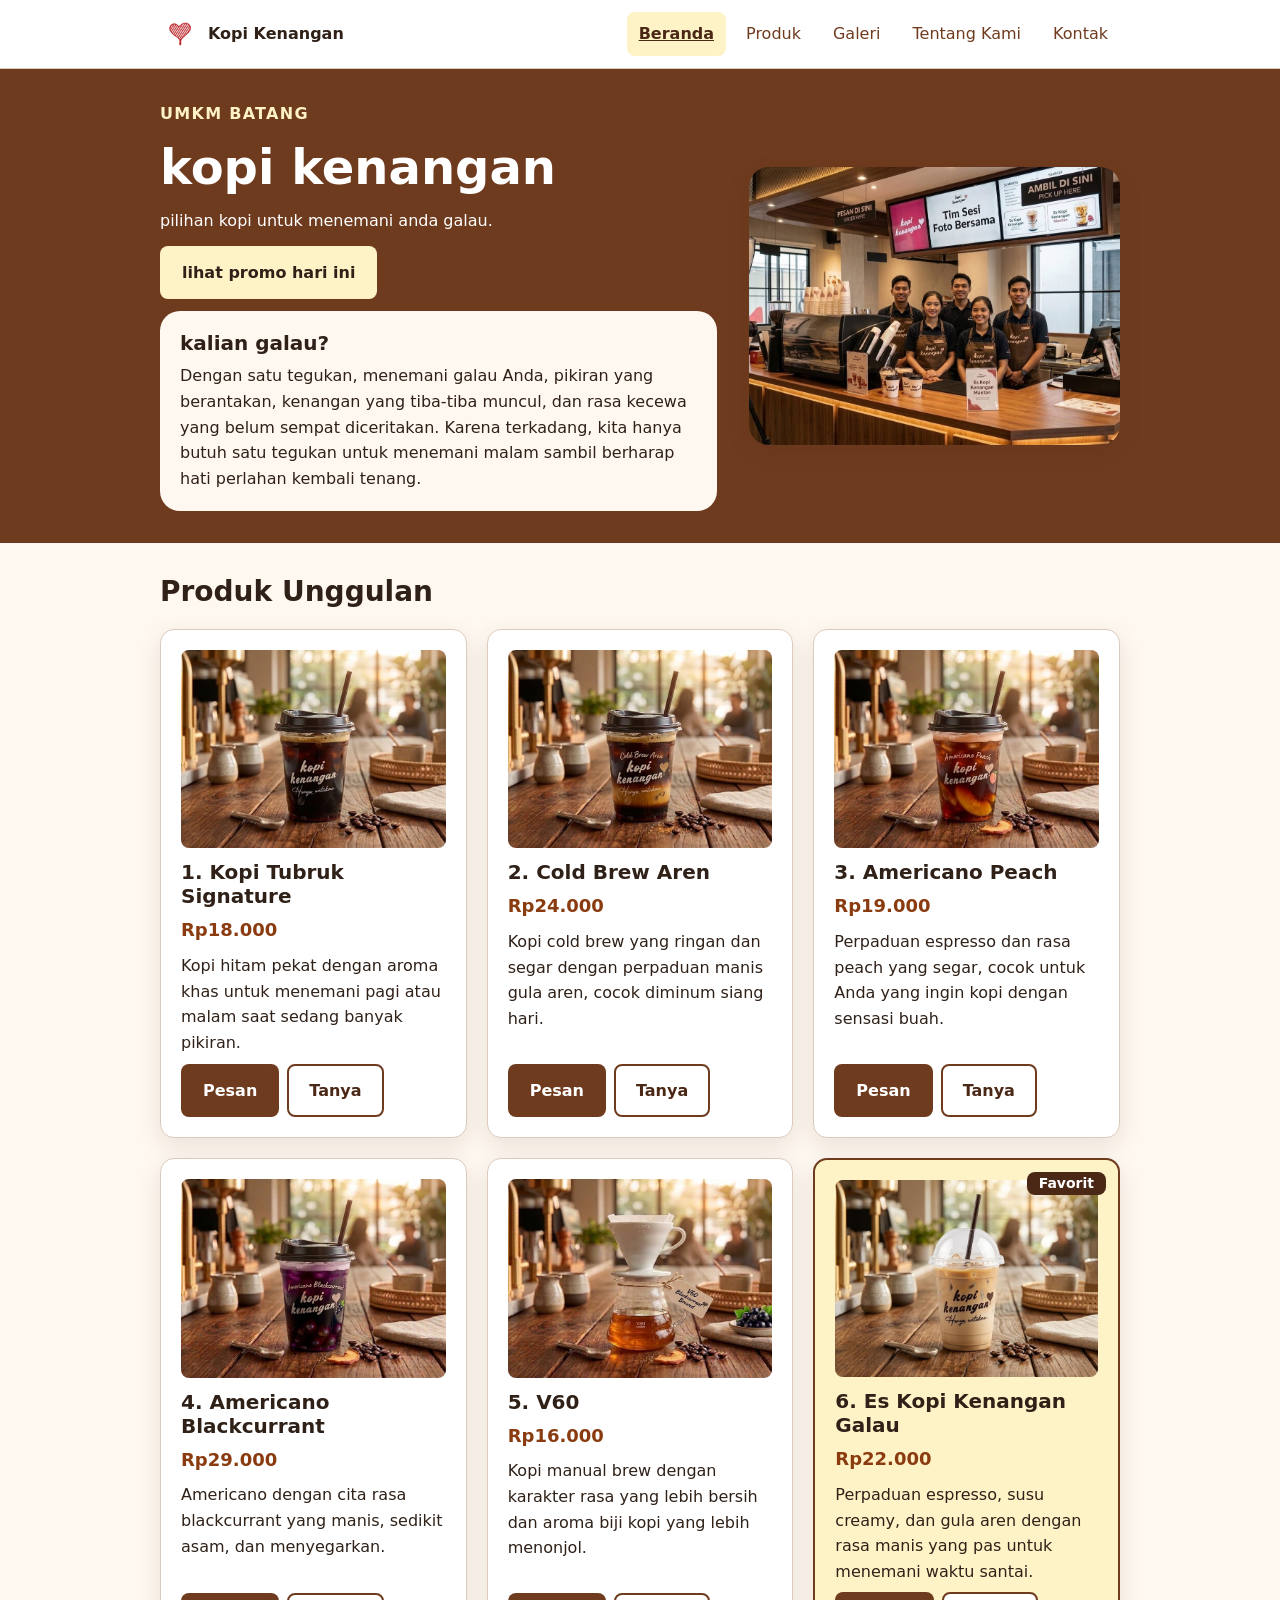
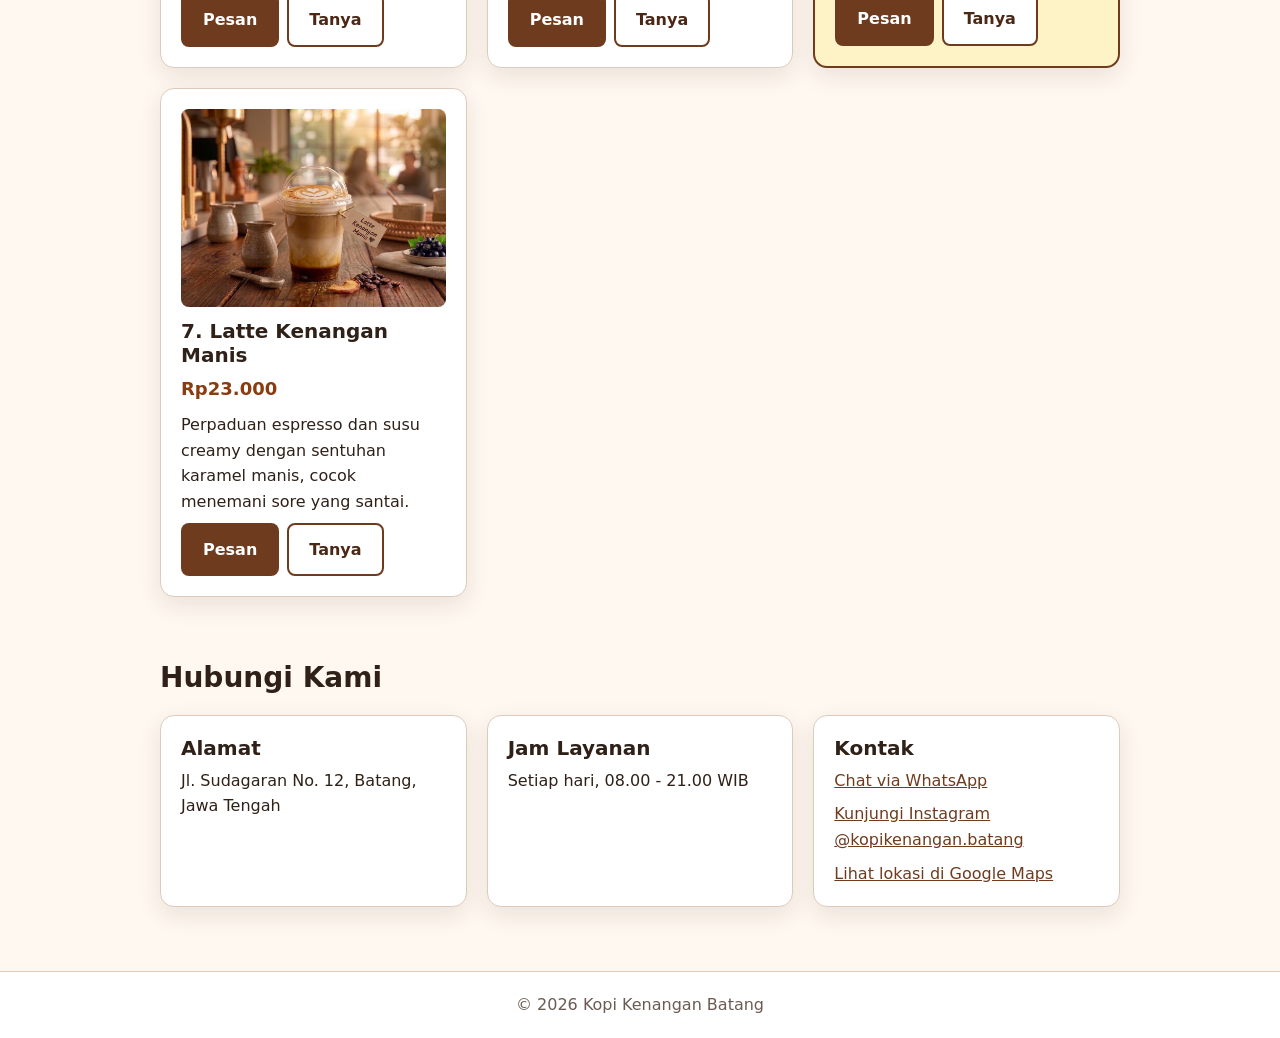
==== commit 5ee4cbc2: "feat:  memberikan responsive mobile sesuai arahan dan Quality gate" ====
--- a/index.html
+++ b/index.html
@@ -7,10 +7,12 @@
     <link rel="stylesheet" href="css/style.css">
 </head>
 <body>
+    <a class="skip-link" href="#konten">Lewati ke konten utama</a>
+ 
     <header class="site-header">
         <div class="container nav-inner">
             <span class="brand">
-                <img src="asset/gambar/logo_kopi_kenangan.webp" alt="" class="brand-logo">
+                <img src="asset/gambar/logo_kopi_kenangan.webp" alt="" width="40" height="40" class="brand-logo">
                 Kopi Kenangan
             </span>
             <nav aria-label="Navigasi utama">
@@ -25,7 +27,7 @@
         </div>
     </header>
  
-    <main>
+    <main id="konten">
         <section class="hero" id="beranda">
             <div class="container hero-layout">
                 <div class="hero-content">
@@ -34,11 +36,11 @@
                     <p>pilihan kopi untuk menemani anda galau.</p>
                     <button id="promoButton" type="button">lihat promo hari ini</button>
                     <aside class="aside-note">
-                        <h3>kalian galau?</h3>
+                        <h2>kalian galau?</h2>
                         <p>Dengan satu tegukan, menemani galau Anda, pikiran yang berantakan, kenangan yang tiba-tiba muncul, dan rasa kecewa yang belum sempat diceritakan. Karena terkadang, kita hanya butuh satu tegukan untuk menemani malam sambil berharap hati perlahan kembali tenang.</p>
                     </aside>
                 </div>
-                <img class="hero-image" src="asset/gambar/foto_tim.jpg" alt="Segelas Es Kopi Kenangan Galau">
+                <img class="hero-image" src="asset/gambar/foto_tim.jpg" alt="Tim Kopi Kenangan Batang" width="800" height="600">
             </div>
         </section>
  
@@ -46,91 +48,91 @@
             <div class="container">
                 <h2>Produk Unggulan</h2>
                 <div class="product-grid">
-                <figure class="product-card">
-                    <img src="asset/gambar/kopi_tubruk_siganature.jpg" alt="Kopi Tubruk Signature">
-                    <figcaption>
-                        <h3>1. Kopi Tubruk Signature</h3>
-                        <strong>Rp18.000</strong>
-                        <p>Kopi hitam pekat dengan aroma khas untuk menemani pagi atau malam saat sedang banyak pikiran.</p>
-                        <div class="card-actions">
-                            <a class="button" href="https://wa.me/6281234567890" target="_blank" rel="noopener" aria-label="Pesan Kopi Tubruk Signature lewat WhatsApp">Pesan</a>
-                            <a class="button button-secondary" href="kontak.html" aria-label="Tanya tentang Kopi Tubruk Signature">Tanya</a>
-                        </div>
-                    </figcaption>
-                </figure>
-                <figure class="product-card">
-                    <img src="asset/gambar/kopi_cold_brew_aren.jpg" alt="Cold Brew Aren">
-                    <figcaption>
-                        <h3>2. Cold Brew Aren</h3>
-                        <strong>Rp24.000</strong>
-                        <p>Kopi cold brew yang ringan dan segar dengan perpaduan manis gula aren, cocok diminum siang hari.</p>
-                        <div class="card-actions">
-                            <a class="button" href="https://wa.me/6281234567890" target="_blank" rel="noopener" aria-label="Pesan Cold Brew Aren lewat WhatsApp">Pesan</a>
-                            <a class="button button-secondary" href="kontak.html" aria-label="Tanya tentang Cold Brew Aren">Tanya</a>
-                        </div>
-                    </figcaption>
-                </figure>
-                <figure class="product-card">
-                    <img src="asset/gambar/kopi_americano_peach.jpg" alt="Americano Peach">
-                    <figcaption>
-                        <h3>3. Americano Peach</h3>
-                        <strong>Rp19.000</strong>
-                        <p>Perpaduan espresso dan rasa peach yang segar, cocok untuk Anda yang ingin kopi dengan sensasi buah.</p>
-                        <div class="card-actions">
-                            <a class="button" href="https://wa.me/6281234567890" target="_blank" rel="noopener" aria-label="Pesan Americano Peach lewat WhatsApp">Pesan</a>
-                            <a class="button button-secondary" href="kontak.html" aria-label="Tanya tentang Americano Peach">Tanya</a>
-                        </div>
-                    </figcaption>
-                </figure>
-                <figure class="product-card">
-                    <img src="asset/gambar/kopi_americano_blackcurrent.jpg" alt="Americano Blackcurrant">
-                    <figcaption>
-                        <h3>4. Americano Blackcurrant</h3>
-                        <strong>Rp29.000</strong>
-                        <p>Americano dengan cita rasa blackcurrant yang manis, sedikit asam, dan menyegarkan.</p>
-                        <div class="card-actions">
-                            <a class="button" href="https://wa.me/6281234567890" target="_blank" rel="noopener" aria-label="Pesan Americano Blackcurrant lewat WhatsApp">Pesan</a>
-                            <a class="button button-secondary" href="kontak.html" aria-label="Tanya tentang Americano Blackcurrant">Tanya</a>
-                        </div>
-                    </figcaption>
-                </figure>
-                <figure class="product-card">
-                    <img src="asset/gambar/kopi_v60.jpg" alt="V60">
-                    <figcaption>
-                        <h3>5. V60</h3>
-                        <strong>Rp16.000</strong>
-                        <p>Kopi manual brew dengan karakter rasa yang lebih bersih dan aroma biji kopi yang lebih menonjol.</p>
-                        <div class="card-actions">
-                            <a class="button" href="https://wa.me/6281234567890" target="_blank" rel="noopener" aria-label="Pesan V60 lewat WhatsApp">Pesan</a>
-                            <a class="button button-secondary" href="kontak.html" aria-label="Tanya tentang V60">Tanya</a>
-                        </div>
-                    </figcaption>
-                </figure>
-                <figure class="product-card favorite">
-                    <img src="asset/gambar/kopi_kenangan.jpg" alt="Es Kopi Kenangan Galau">
-                    <figcaption>
-                        <h3>6. Es Kopi Kenangan Galau</h3>
+                    <figure class="product-card">
+                        <img src="asset/gambar/kopi_tubruk_siganature.jpg" alt="Kopi Tubruk Signature" width="800" height="600" loading="lazy">
+                        <figcaption>
+                            <h3>1. Kopi Tubruk Signature</h3>
+                            <strong>Rp18.000</strong>
+                            <p>Kopi hitam pekat dengan aroma khas untuk menemani pagi atau malam saat sedang banyak pikiran.</p>
+                            <div class="card-actions">
+                                <a class="button" href="https://wa.me/6281234567890" target="_blank" rel="noopener" aria-label="Pesan Kopi Tubruk Signature lewat WhatsApp">Pesan</a>
+                                <a class="button button-secondary" href="kontak.html" aria-label="Tanya tentang Kopi Tubruk Signature">Tanya</a>
+                            </div>
+                        </figcaption>
+                    </figure>
+                    <figure class="product-card">
+                        <img src="asset/gambar/kopi_cold_brew_aren.jpg" alt="Cold Brew Aren" width="800" height="600" loading="lazy">
+                        <figcaption>
+                            <h3>2. Cold Brew Aren</h3>
+                            <strong>Rp24.000</strong>
+                            <p>Kopi cold brew yang ringan dan segar dengan perpaduan manis gula aren, cocok diminum siang hari.</p>
+                            <div class="card-actions">
+                                <a class="button" href="https://wa.me/6281234567890" target="_blank" rel="noopener" aria-label="Pesan Cold Brew Aren lewat WhatsApp">Pesan</a>
+                                <a class="button button-secondary" href="kontak.html" aria-label="Tanya tentang Cold Brew Aren">Tanya</a>
+                            </div>
+                        </figcaption>
+                    </figure>
+                    <figure class="product-card">
+                        <img src="asset/gambar/kopi_americano_peach.jpg" alt="Americano Peach" width="800" height="600" loading="lazy">
+                        <figcaption>
+                            <h3>3. Americano Peach</h3>
+                            <strong>Rp19.000</strong>
+                            <p>Perpaduan espresso dan rasa peach yang segar, cocok untuk Anda yang ingin kopi dengan sensasi buah.</p>
+                            <div class="card-actions">
+                                <a class="button" href="https://wa.me/6281234567890" target="_blank" rel="noopener" aria-label="Pesan Americano Peach lewat WhatsApp">Pesan</a>
+                                <a class="button button-secondary" href="kontak.html" aria-label="Tanya tentang Americano Peach">Tanya</a>
+                            </div>
+                        </figcaption>
+                    </figure>
+                    <figure class="product-card">
+                        <img src="asset/gambar/kopi_americano_blackcurrent.jpg" alt="Americano Blackcurrant" width="800" height="600" loading="lazy">
+                        <figcaption>
+                            <h3>4. Americano Blackcurrant</h3>
+                            <strong>Rp29.000</strong>
+                            <p>Americano dengan cita rasa blackcurrant yang manis, sedikit asam, dan menyegarkan.</p>
+                            <div class="card-actions">
+                                <a class="button" href="https://wa.me/6281234567890" target="_blank" rel="noopener" aria-label="Pesan Americano Blackcurrant lewat WhatsApp">Pesan</a>
+                                <a class="button button-secondary" href="kontak.html" aria-label="Tanya tentang Americano Blackcurrant">Tanya</a>
+                            </div>
+                        </figcaption>
+                    </figure>
+                    <figure class="product-card">
+                        <img src="asset/gambar/kopi_v60.jpg" alt="V60" width="800" height="600" loading="lazy">
+                        <figcaption>
+                            <h3>5. V60</h3>
+                            <strong>Rp16.000</strong>
+                            <p>Kopi manual brew dengan karakter rasa yang lebih bersih dan aroma biji kopi yang lebih menonjol.</p>
+                            <div class="card-actions">
+                                <a class="button" href="https://wa.me/6281234567890" target="_blank" rel="noopener" aria-label="Pesan V60 lewat WhatsApp">Pesan</a>
+                                <a class="button button-secondary" href="kontak.html" aria-label="Tanya tentang V60">Tanya</a>
+                            </div>
+                        </figcaption>
+                    </figure>
+                    <figure class="product-card favorite">
+                        <img src="asset/gambar/kopi_kenangan.jpg" alt="Es Kopi Kenangan Galau" width="800" height="600" loading="lazy">
+                        <figcaption>
+                            <h3>6. Es Kopi Kenangan Galau</h3>
                             <span class="product-badge">Favorit</span>
-                        <strong>Rp22.000</strong>
-                        <p>Perpaduan espresso, susu creamy, dan gula aren dengan rasa manis yang pas untuk menemani waktu santai.</p>
-                        <div class="card-actions">
-                            <a class="button" href="https://wa.me/6281234567890" target="_blank" rel="noopener" aria-label="Pesan Es Kopi Kenangan Galau lewat WhatsApp">Pesan</a>
-                            <a class="button button-secondary" href="kontak.html" aria-label="Tanya tentang Es Kopi Kenangan Galau">Tanya</a>
-                        </div>
-                    </figcaption>
-                </figure>
-                <figure class="product-card">
-                    <img src="asset/gambar/latte_kenangan_manis.jpg" alt="Segelas Latte Kenangan Manis dengan foam susu lembut di atas es">
-                    <figcaption>
-                        <h3>7. Latte Kenangan Manis</h3>
-                        <strong>Rp23.000</strong>
-                        <p>Perpaduan espresso dan susu creamy dengan sentuhan karamel manis, cocok menemani sore yang santai.</p>
-                        <div class="card-actions">
-                            <a class="button" href="https://wa.me/6281234567890" target="_blank" rel="noopener" aria-label="Pesan Latte Kenangan Manis lewat WhatsApp">Pesan</a>
-                            <a class="button button-secondary" href="kontak.html" aria-label="Tanya tentang Latte Kenangan Manis">Tanya</a>
-                        </div>
-                    </figcaption>
-                </figure>
+                            <strong>Rp22.000</strong>
+                            <p>Perpaduan espresso, susu creamy, dan gula aren dengan rasa manis yang pas untuk menemani waktu santai.</p>
+                            <div class="card-actions">
+                                <a class="button" href="https://wa.me/6281234567890" target="_blank" rel="noopener" aria-label="Pesan Es Kopi Kenangan Galau lewat WhatsApp">Pesan</a>
+                                <a class="button button-secondary" href="kontak.html" aria-label="Tanya tentang Es Kopi Kenangan Galau">Tanya</a>
+                            </div>
+                        </figcaption>
+                    </figure>
+                    <figure class="product-card">
+                        <img src="asset/gambar/latte_kenangan_manis.jpg" alt="Segelas Latte Kenangan Manis dengan foam susu lembut di atas es" width="800" height="600" loading="lazy">
+                        <figcaption>
+                            <h3>7. Latte Kenangan Manis</h3>
+                            <strong>Rp23.000</strong>
+                            <p>Perpaduan espresso dan susu creamy dengan sentuhan karamel manis, cocok menemani sore yang santai.</p>
+                            <div class="card-actions">
+                                <a class="button" href="https://wa.me/6281234567890" target="_blank" rel="noopener" aria-label="Pesan Latte Kenangan Manis lewat WhatsApp">Pesan</a>
+                                <a class="button button-secondary" href="kontak.html" aria-label="Tanya tentang Latte Kenangan Manis">Tanya</a>
+                            </div>
+                        </figcaption>
+                    </figure>
                 </div>
             </div>
         </section>
--- a/css/style.css
+++ b/css/style.css
@@ -1,5 +1,4 @@
 :root {
-  
   --color-primary: #6f3b1f;
   --color-primary-strong: #4b2715;
   --color-text: #2f2118;
@@ -14,29 +13,27 @@
   --color-border-control: #8a6f5f;
   --color-focus: #1d4ed8;
   --color-focus-on-dark: #fde68a;
- 
-  
+
   --space-1: 0.5rem;
   --space-2: 0.75rem;
   --space-3: 1.25rem;
   --space-4: 2rem;
- 
   
+  --section-space: clamp(var(--space-3), 3vw + 0.75rem, var(--space-4));
+
   --radius-sm: 0.5rem;
   --radius-md: 0.875rem;
   --radius-lg: 1.25rem;
- 
-  
+
   --shadow-card: 0 0.5rem 1.5rem rgb(47 33 24 / 0.1);
 }
- 
 
 *,
 *::before,
 *::after { box-sizing: border-box; }
- 
+
 html { color-scheme: light; }
- 
+
 body {
   margin: 0;
   color: var(--color-text);
@@ -45,53 +42,49 @@
   font-size: 1rem;
   line-height: 1.6;
 }
- 
+
 img { max-width: 100%; height: auto; }
 figure { margin: 0; }
 a { color: var(--color-primary); }
 a:hover { color: var(--color-primary-strong); }
- 
+
 h1, h2, h3 { line-height: 1.2; }
 h1 { font-size: clamp(2rem, 6vw, 3rem); }
 h2 { font-size: 1.75rem; }
 h3 { font-size: 1.25rem; }
 p, li { max-width: 68ch; }
- 
+
 .container { width: min(100% - 2rem, 60rem); margin-inline: auto; }
- 
-
 .container > h2 { margin: 0 0 var(--space-3); }
- 
+
 .site-header { padding: var(--space-2) 0; background: var(--color-surface); border-bottom: 1px solid var(--color-border); }
 .site-footer { margin-top: var(--space-4); padding: var(--space-3) 0; color: var(--color-muted); text-align: center; background: var(--color-surface); border-top: 1px solid var(--color-border); }
 .site-footer .container { display: flex; justify-content: center; }
 .site-footer p { margin: 0; }
 
- 
 .hero,
-.about-hero { padding: var(--space-4) 0; color: var(--color-on-primary); background: var(--color-primary); }
- 
+.about-hero { padding: var(--section-space) 0; color: var(--color-on-primary); background: var(--color-primary); }
+
 .products-section,
 .catalog-section,
 .contact-section,
 .gallery-section,
 .about-section,
-.about-values { padding: var(--space-4) 0; }
- 
+.about-values { padding: var(--section-space) 0; }
+
 .product-grid,
 .values-grid,
 .gallery-grid,
 .contact-grid { margin: 0; padding: 0; }
- 
+
 
 .nav-inner {
   display: flex;
-  flex-wrap: wrap;
-  align-items: center;
-  justify-content: space-between;
-  gap: var(--space-2);
-}
- 
+  flex-direction: column;
+  align-items: flex-start;
+  gap: var(--space-3);
+}
+
 .brand {
   display: inline-flex;
   align-items: center;
@@ -100,30 +93,29 @@
   font-weight: 800;
 }
 .brand-logo { height: 2.5rem; width: auto; }
- 
+
 .site-header nav ul {
   display: flex;
+  flex-direction: column;
   flex-wrap: wrap;
-  gap: var(--space-1);
+  gap: var(--space-2);
   margin: 0;
   padding: 0;
   list-style: none;
 }
-.site-header nav a { display: inline-block; padding: var(--space-1) var(--space-2); text-decoration: none; border-radius: var(--radius-sm); }
+.site-header nav a { display: inline-flex; align-items: center; min-height: 2.75rem; padding: var(--space-1) var(--space-2); text-decoration: none; border-radius: var(--radius-sm); }
 .site-header nav a:hover { background: var(--color-accent-soft); }
- 
+
 .site-header nav a.active,
 .site-header nav a[aria-current="page"] { color: var(--color-primary-strong); font-weight: 700; text-decoration: underline; background: var(--color-accent-soft); }
- 
+
 .skip-link { position: absolute; top: -5rem; left: var(--space-3); z-index: 10; padding: var(--space-2) var(--space-3); color: var(--color-on-primary); background: var(--color-text); border-radius: var(--radius-sm); }
 .skip-link:focus,
 .skip-link:focus-visible { top: var(--space-2); }
- 
 
 .eyebrow { margin: 0 0 var(--space-1); color: var(--color-text-accent); font-weight: 800; letter-spacing: 0.08em; }
 .hero .eyebrow,
 .about-hero .eyebrow { color: var(--color-accent-soft); }
- 
 
 .about-hero .container {
   display: flex;
@@ -131,15 +123,14 @@
   gap: var(--space-1);
 }
 .about-hero .container > * { margin: 0; }
- 
+
 
 .hero-layout {
   display: grid;
-  grid-template-columns: minmax(0, 3fr) minmax(0, 2fr);
+  grid-template-columns: minmax(0, 1fr);
   gap: var(--space-4);
   align-items: center;
 }
- 
 
 .hero-content {
   display: flex;
@@ -148,7 +139,7 @@
   gap: var(--space-2);
 }
 .hero-content > * { margin: 0; }
- 
+
 .hero-image {
   display: block;
   width: 100%;
@@ -157,11 +148,10 @@
   border-radius: var(--radius-lg);
   box-shadow: var(--shadow-card);
 }
- 
+
 .aside-note { align-self: stretch; padding: var(--space-3); color: var(--color-text); background: var(--color-surface-soft); border-radius: var(--radius-lg); }
-.aside-note h3 { margin: 0 0 var(--space-1); }
+.aside-note h2 { margin: 0 0 var(--space-1); font-size: 1.25rem; }
 .aside-note p { margin: 0; }
- 
 
 .button,
 button {
@@ -178,20 +168,24 @@
 }
 .button:hover,
 button:hover { color: var(--color-on-primary); background: var(--color-primary-strong); }
- 
+
 .button-secondary { color: var(--color-primary-strong); background: var(--color-surface); border-color: var(--color-primary); }
 .button-secondary:hover { color: var(--color-primary-strong); background: var(--color-accent-soft); }
- 
+
 .hero button { color: var(--color-text); background: var(--color-accent-soft); }
 .hero button:hover { color: var(--color-text); background: var(--color-accent-strong); }
- 
-
-.product-grid {
+
+
+.product-grid,
+.gallery-grid,
+.values-grid,
+.contact-grid,
+.about-grid {
   display: grid;
-  grid-template-columns: repeat(3, minmax(0, 1fr));
+  grid-template-columns: minmax(0, 1fr);
   gap: var(--space-3);
 }
- 
+.about-grid { gap: var(--space-4); align-items: center; }
 
 .product-card,
 .value-card,
@@ -203,7 +197,7 @@
   border-radius: var(--radius-md);
   box-shadow: var(--shadow-card);
 }
- 
+
 .product-card {
   position: relative;
   display: flex;
@@ -228,7 +222,6 @@
 .product-card figcaption > * { margin: 0; }
 .product-card strong { color: var(--color-text-accent); font-size: 1.125rem; }
 .product-card.favorite { background: var(--color-accent-soft); border: 2px solid var(--color-primary); }
- 
 
 .product-badge {
   position: absolute;
@@ -241,7 +234,6 @@
   background: var(--color-primary-strong);
   border-radius: var(--radius-sm);
 }
- 
 
 .card-actions {
   display: flex;
@@ -250,12 +242,11 @@
   gap: var(--space-1);
 }
 .product-card .card-actions { margin-top: auto; }
- 
+
 .value-card h3,
 .contact-block h3 { margin: 0 0 var(--space-1); }
 .value-card p,
 .contact-block p { margin: 0; }
- 
 
 .contact-links {
   display: flex;
@@ -265,50 +256,27 @@
   padding: 0;
   list-style: none;
 }
- 
-
-   
-.gallery-grid {
-  display: grid;
-  grid-template-columns: repeat(3, minmax(0, 1fr));
-  gap: var(--space-3);
-}
+
 .gallery-item { margin: 0; }
 .gallery-item img { display: block; width: 100%; aspect-ratio: 4 / 3; object-fit: cover; border-radius: var(--radius-lg); }
 .gallery-item figcaption { margin-top: var(--space-1); color: var(--color-muted); }
 .gallery-audio { margin-top: var(--space-4); }
 .gallery-audio h3 { margin: 0 0 var(--space-2); }
 audio { width: 100%; max-width: 100%; }
- 
-.contact-grid {
-  display: grid;
-  grid-template-columns: repeat(3, minmax(0, 1fr));
-  gap: var(--space-3);
-}
- 
-.values-grid {
-  display: grid;
-  grid-template-columns: repeat(3, minmax(0, 1fr));
-  gap: var(--space-3);
-}
- 
-.about-grid {
-  display: grid;
-  grid-template-columns: minmax(0, 3fr) minmax(0, 2fr);
-  gap: var(--space-4);
-  align-items: center;
-}
+audio:focus-visible,
+audio:focus-within { outline: 3px solid var(--color-focus); outline-offset: 3px; }
+
 .about-content { display: flex; flex-direction: column; gap: var(--space-2); }
 .about-content p { margin: 0; }
 .about-info-card img { display: block; width: 100%; border-radius: var(--radius-lg); }
- 
+
 
 #form-kontak {
   display: flex;
   flex-direction: column;
   gap: var(--space-3);
 }
- 
+
 .field { margin: 0; }
 .field label,
 legend { display: block; margin-bottom: var(--space-1); font-weight: 700; }
@@ -326,7 +294,7 @@
 }
 .field input::placeholder { color: var(--color-muted); }
 .field-hint { margin: var(--space-1) 0 0; color: var(--color-muted); font-size: 0.9rem; }
- 
+
 fieldset {
   display: flex;
   flex-direction: column;
@@ -340,7 +308,6 @@
 fieldset label { display: block; margin: 0; }
 input[type="radio"],
 input[type="checkbox"] { width: auto; margin-right: var(--space-1); }
- 
 
 .form-actions {
   display: flex;
@@ -348,17 +315,22 @@
   align-items: center;
   gap: var(--space-2);
 }
- 
+
 #preview-title { margin-top: var(--space-4); }
 #preview-form { margin: 0; padding: var(--space-3); white-space: pre-wrap; overflow-wrap: anywhere; background: var(--color-surface); border: 1px solid var(--color-border); border-radius: var(--radius-sm); }
- 
-
-.catalog-table { width: 100%; border-collapse: collapse; background: var(--color-surface); }
+
+
+table { width: 100%; border-collapse: collapse; background: var(--color-surface); }
 caption { margin-bottom: var(--space-1); font-weight: 700; text-align: left; }
 th,
 td { padding: var(--space-2); text-align: left; border: 1px solid var(--color-border); }
 th { color: var(--color-primary-strong); background: var(--color-accent-soft); }
- 
+
+
+.table-scroll { max-width: 100%; overflow-x: auto; }
+.table-scroll:focus-visible { outline: 3px solid var(--color-focus); outline-offset: 3px; }
+.table-scroll table { min-width: 40rem; }
+
 
 :focus-visible {
   outline: 3px solid var(--color-focus);
@@ -366,7 +338,32 @@
 }
 .hero :focus-visible,
 .about-hero :focus-visible { outline-color: var(--color-focus-on-dark); }
- 
+
 .field input:focus-visible,
 .field select:focus-visible,
-.field textarea:focus-visible { border-color: var(--color-focus); }+.field textarea:focus-visible { border-color: var(--color-focus); }
+
+
+.contact-links a,
+.contact-block p { overflow-wrap: anywhere; }
+
+
+
+@media (min-width: 42rem) {
+  .site-header nav ul { flex-direction: row; gap: var(--space-1); }
+  .gallery-grid { grid-template-columns: repeat(2, minmax(0, 1fr)); }
+}
+
+@media (min-width: 48rem) {
+  .hero-layout { grid-template-columns: minmax(0, 1.2fr) minmax(0, 0.8fr); }
+  .about-grid { grid-template-columns: minmax(0, 3fr) minmax(0, 2fr); }
+  .product-grid { grid-template-columns: repeat(2, minmax(0, 1fr)); }
+  .values-grid,
+  .contact-grid { grid-template-columns: repeat(3, minmax(0, 1fr)); }
+}
+
+@media (min-width: 60rem) {
+  .nav-inner { flex-direction: row; align-items: center; justify-content: space-between; }
+  .product-grid,
+  .gallery-grid { grid-template-columns: repeat(3, minmax(0, 1fr)); }
+}
